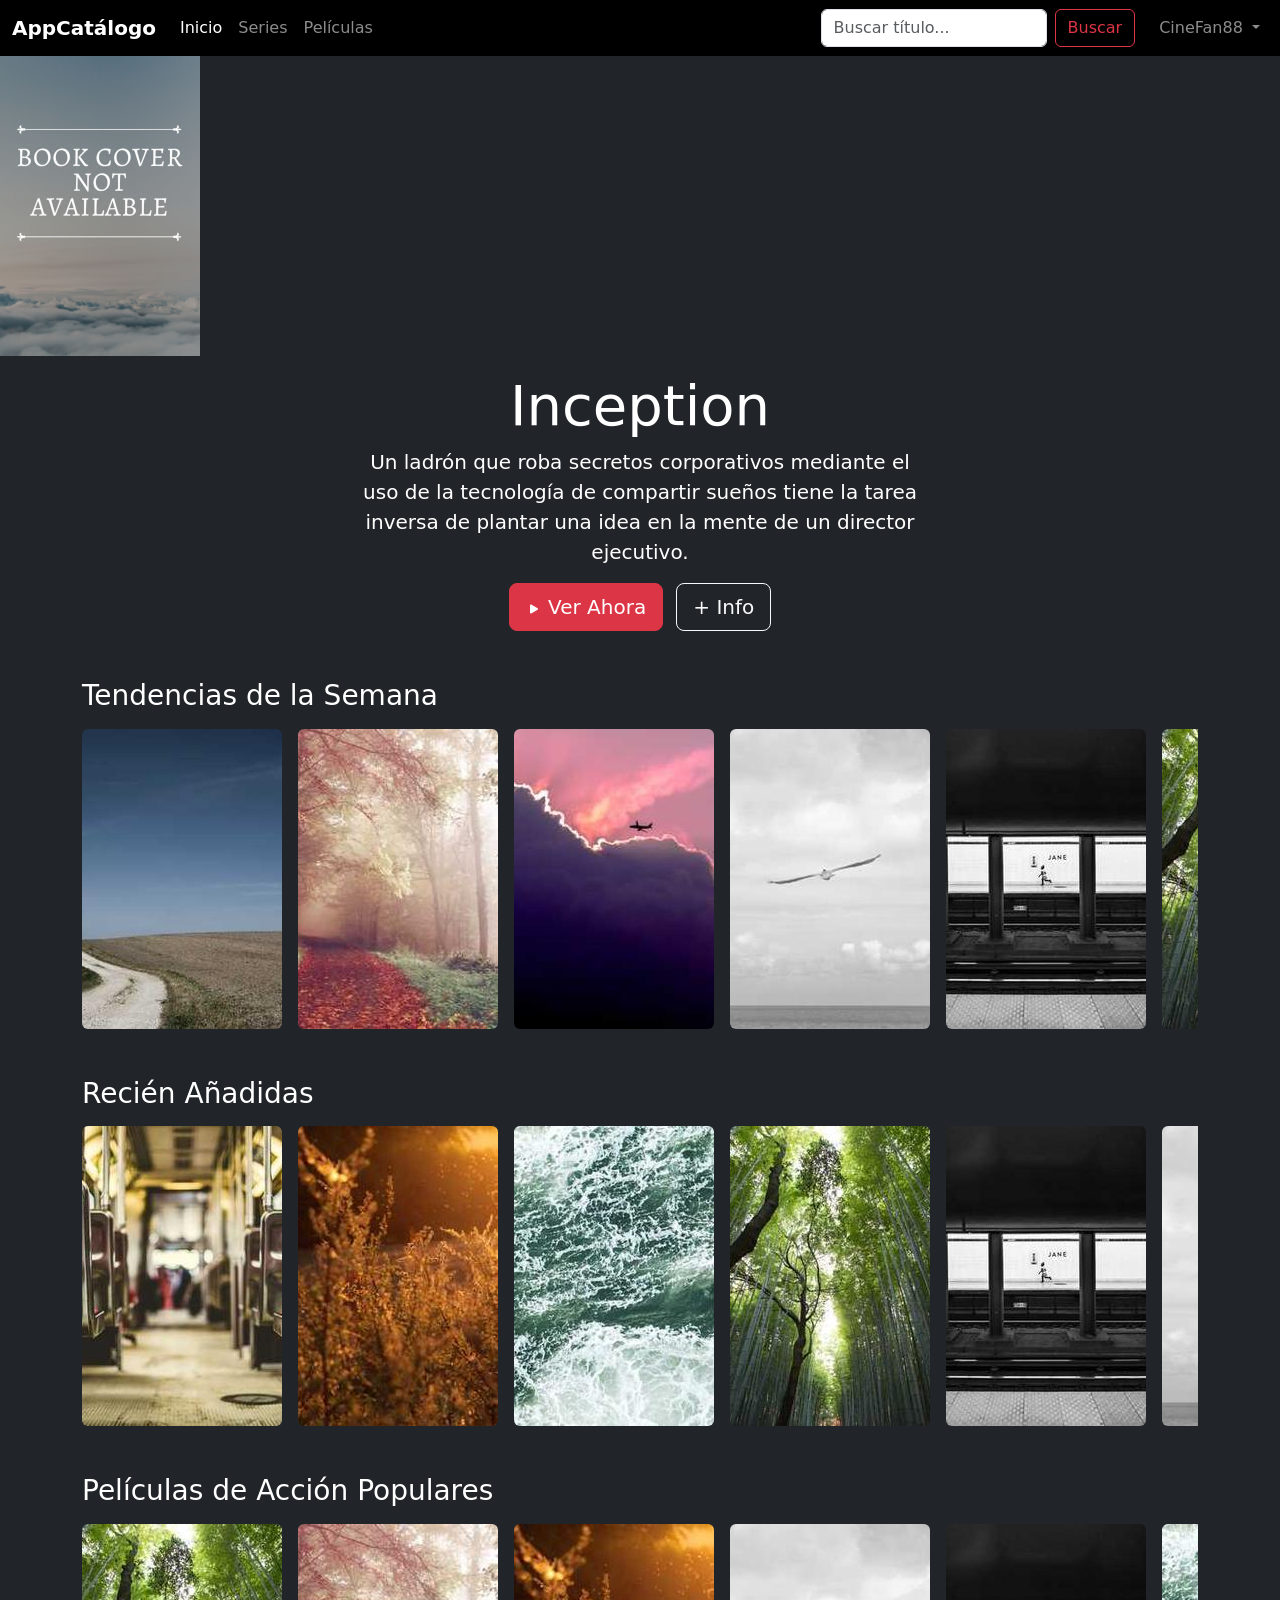
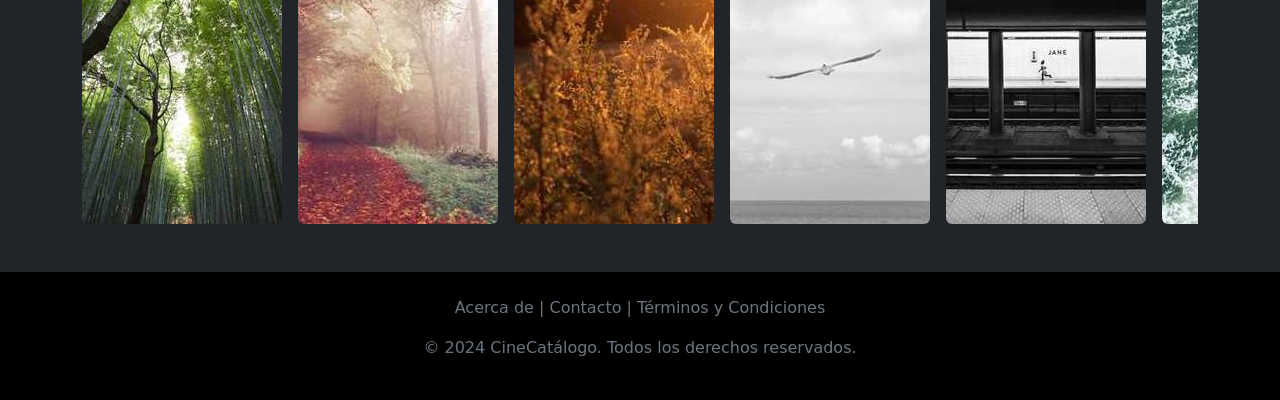
==== home.html @ 8cd30f8c "Implement home view" ====
<!DOCTYPE html>
<html lang="es">
<head>
    <meta charset="UTF-8">
    <meta name="viewport" content="width=device-width, initial-scale=1.0">
    <title>AppCatálogo - Inicio</title>
    <!-- CSS de Bootstrap 5 -->
    <link href="https://cdn.jsdelivr.net/npm/bootstrap@5.3.2/dist/css/bootstrap.min.css" rel="stylesheet">
</head>
<body class="bg-dark text-white">

    <!-- =============================================== -->
    <!-- 1. BARRA DE NAVEGACIÓN SUPERIOR (HEADER)        -->
    <!-- =============================================== -->
    <!-- Contenido mayormente estático. El nombre de usuario se obtendría si hay una sesión activa. -->
    <nav class="navbar navbar-expand-lg navbar-dark bg-black">
        <div class="container-fluid">
            <a class="navbar-brand fw-bold" href="#">AppCatálogo</a>
            <button class="navbar-toggler" type="button" data-bs-toggle="collapse" data-bs-target="#navbarNav">
                <span class="navbar-toggler-icon"></span>
            </button>
            <div class="collapse navbar-collapse" id="navbarNav">
                <ul class="navbar-nav me-auto mb-2 mb-lg-0">
                    <li class="nav-item">
                        <a class="nav-link active" href="#">Inicio</a>
                    </li>
                    <li class="nav-item">
                        <a class="nav-link" href="#">Series</a>
                    </li>
                    <li class="nav-item">
                        <a class="nav-link" href="#">Películas</a>
                    </li>
                </ul>
                <form class="d-flex" role="search">
                    <input class="form-control me-2" type="search" placeholder="Buscar título..." aria-label="Buscar">
                    <button class="btn btn-outline-danger" type="submit">Buscar</button>
                </form>
                <ul class="navbar-nav ms-lg-3">
                    <li class="nav-item dropdown">
                        <a class="nav-link dropdown-toggle" href="#" role="button" data-bs-toggle="dropdown">
                            CineFan88 <!-- Esto vendría de la colección 'users' -->
                        </a>
                        <ul class="dropdown-menu dropdown-menu-end">
                            <li><a class="dropdown-item" href="#">Mi Perfil</a></li>
                            <li><a class="dropdown-item" href="#">Mi Lista</a></li>
                            <li><hr class="dropdown-divider"></li>
                            <li><a class="dropdown-item" href="#">Cerrar Sesión</a></li>
                        </ul>
                    </li>
                </ul>
            </div>
        </div>
    </nav>

    <!-- =============================================== -->
    <!-- 2. SECCIÓN PRINCIPAL (HERO SECTION)             -->
    <!-- =============================================== -->
    <!-- Esta sección se alimenta con una única consulta a `db.media.findOne({ is_featured: true })` -->
    <header class="container-fluid p-0 mb-5">
        <!-- Sin CSS, no podemos poner texto sobre la imagen de fondo.
             Así que mostramos una imagen grande y la información justo debajo. -->
        <img src="cover/default-book-cover.jpg" class="img-fluid" alt="Póster destacado de Inception">
        
        <div class="container text-center mt-3">
            <h1 class="display-4">Inception</h1>
            <p class="lead col-lg-6 mx-auto">Un ladrón que roba secretos corporativos mediante el uso de la tecnología de compartir sueños tiene la tarea inversa de plantar una idea en la mente de un director ejecutivo.</p>
            <div>
                <a href="#" class="btn btn-danger btn-lg">
                    <svg xmlns="http://www.w3.org/2000/svg" width="16" height="16" fill="currentColor" class="bi bi-play-fill" viewBox="0 0 16 16"><path d="m11.596 8.697-6.363 3.692c-.54.313-1.233-.066-1.233-.697V4.308c0-.63.692-1.01 1.233-.696l6.363 3.692a.802.802 0 0 1 0 1.393z"/></svg>
                    Ver Ahora
                </a>
                <a href="#" class="btn btn-outline-light btn-lg ms-2">+ Info</a>
            </div>
        </div>
    </header>

    <!-- =============================================== -->
    <!-- 3. CARRUSELES DE CONTENIDO                      -->
    <!-- =============================================== -->
    <!-- Cada carrusel es una consulta independiente a la colección 'media'. -->
    <main class="container">

        <!-- Carrusel 1: Tendencias de la Semana -->
        <!-- Consulta: db.media.find().sort({ weekly_view_count: -1 }).limit(10).project(...) -->
        <section class="mb-5">
            <h3 class="mb-3">Tendencias de la Semana</h3>
            <div class="d-flex flex-nowrap overflow-auto">
                <!-- Los items se generarían dinámicamente con los resultados de la consulta -->
                <div class="me-3" style="min-width: 200px;"><a href="#"><img src="cover/image0.jpg" class="img-fluid rounded" alt="Póster"></a></div>
                <div class="me-3" style="min-width: 200px;"><a href="#"><img src="cover/image1.jpg" class="img-fluid rounded" alt="Póster"></a></div>
                <div class="me-3" style="min-width: 200px;"><a href="#"><img src="cover/image2.jpg" class="img-fluid rounded" alt="Póster"></a></div>
                <div class="me-3" style="min-width: 200px;"><a href="#"><img src="cover/image3.jpg" class="img-fluid rounded" alt="Póster"></a></div>
                <div class="me-3" style="min-width: 200px;"><a href="#"><img src="cover/image4.jpg" class="img-fluid rounded" alt="Póster"></a></div>
                <div class="me-3" style="min-width: 200px;"><a href="#"><img src="cover/image5.jpg" class="img-fluid rounded" alt="Póster"></a></div>
                <div class="me-3" style="min-width: 200px;"><a href="#"><img src="cover/image6.jpg" class="img-fluid rounded" alt="Póster"></a></div>
                <div class="me-3" style="min-width: 200px;"><a href="#"><img src="cover/image7.jpg" class="img-fluid rounded" alt="Póster"></a></div>
                <div class="me-3" style="min-width: 200px;"><a href="#"><img src="cover/image8.jpg" class="img-fluid rounded" alt="Póster"></a></div>
            </div>
        </section>

        <!-- Carrusel 2: Recién Añadidas -->
        <!-- Consulta: db.media.find().sort({ createdAt: -1 }).limit(10).project(...) -->
        <section class="mb-5">
            <h3 class="mb-3">Recién Añadidas</h3>
            <div class="d-flex flex-nowrap overflow-auto">
                <div class="me-3" style="min-width: 200px;"><a href="#"><img src="cover/image8.jpg" class="img-fluid rounded" alt="Póster"></a></div>
                <div class="me-3" style="min-width: 200px;"><a href="#"><img src="cover/image7.jpg" class="img-fluid rounded" alt="Póster"></a></div>
                <div class="me-3" style="min-width: 200px;"><a href="#"><img src="cover/image6.jpg" class="img-fluid rounded" alt="Póster"></a></div>
                <div class="me-3" style="min-width: 200px;"><a href="#"><img src="cover/image5.jpg" class="img-fluid rounded" alt="Póster"></a></div>
                <div class="me-3" style="min-width: 200px;"><a href="#"><img src="cover/image4.jpg" class="img-fluid rounded" alt="Póster"></a></div>
                <div class="me-3" style="min-width: 200px;"><a href="#"><img src="cover/image3.jpg" class="img-fluid rounded" alt="Póster"></a></div>
                <div class="me-3" style="min-width: 200px;"><a href="#"><img src="cover/image2.jpg" class="img-fluid rounded" alt="Póster"></a></div>
                <div class="me-3" style="min-width: 200px;"><a href="#"><img src="cover/image1.jpg" class="img-fluid rounded" alt="Póster"></a></div>
                <div class="me-3" style="min-width: 200px;"><a href="#"><img src="cover/image0.jpg" class="img-fluid rounded" alt="Póster"></a></div>
            </div>
        </section>

        <!-- Carrusel 3: Películas de Acción Populares -->
        <!-- Consulta: db.media.find({ type: "Movie", genres: "Action" }).sort({ rating_avg: -1 }).limit(10).project(...) -->
        <section class="mb-5">
            <h3 class="mb-3">Películas de Acción Populares</h3>
            <div class="d-flex flex-nowrap overflow-auto">
                <div class="me-3" style="min-width: 200px;"><a href="#"><img src="cover/image5.jpg" class="img-fluid rounded" alt="Póster"></a></div>
                <div class="me-3" style="min-width: 200px;"><a href="#"><img src="cover/image1.jpg" class="img-fluid rounded" alt="Póster"></a></div>
                <div class="me-3" style="min-width: 200px;"><a href="#"><img src="cover/image7.jpg" class="img-fluid rounded" alt="Póster"></a></div>
                <div class="me-3" style="min-width: 200px;"><a href="#"><img src="cover/image3.jpg" class="img-fluid rounded" alt="Póster"></a></div>
                <div class="me-3" style="min-width: 200px;"><a href="#"><img src="cover/image4.jpg" class="img-fluid rounded" alt="Póster"></a></div>
                <div class="me-3" style="min-width: 200px;"><a href="#"><img src="cover/image6.jpg" class="img-fluid rounded" alt="Póster"></a></div>
                <div class="me-3" style="min-width: 200px;"><a href="#"><img src="cover/image8.jpg" class="img-fluid rounded" alt="Póster"></a></div>
                <div class="me-3" style="min-width: 200px;"><a href="#"><img src="cover/image2.jpg" class="img-fluid rounded" alt="Póster"></a></div>
                <div class="me-3" style="min-width: 200px;"><a href="#"><img src="cover/image0.jpg" class="img-fluid rounded" alt="Póster"></a></div>
            </div>
        </section>
    </main>

    <!-- =============================================== -->
    <!-- 4. PIE DE PÁGINA (FOOTER)                       -->
    <!-- =============================================== -->
    <footer class="bg-black py-4 mt-5">
        <div class="container text-center text-secondary">
            <p>
                <a href="#" class="text-secondary text-decoration-none">Acerca de</a> |
                <a href="#" class="text-secondary text-decoration-none">Contacto</a> |
                <a href="#" class="text-secondary text-decoration-none">Términos y Condiciones</a>
            </p>
            <p>&copy; 2024 CineCatálogo. Todos los derechos reservados.</p>
        </div>
    </footer>

    <!-- JavaScript de Bootstrap 5 -->
    <script src="https://cdn.jsdelivr.net/npm/bootstrap@5.3.2/dist/js/bootstrap.bundle.min.js"></script>
</body>
</html>
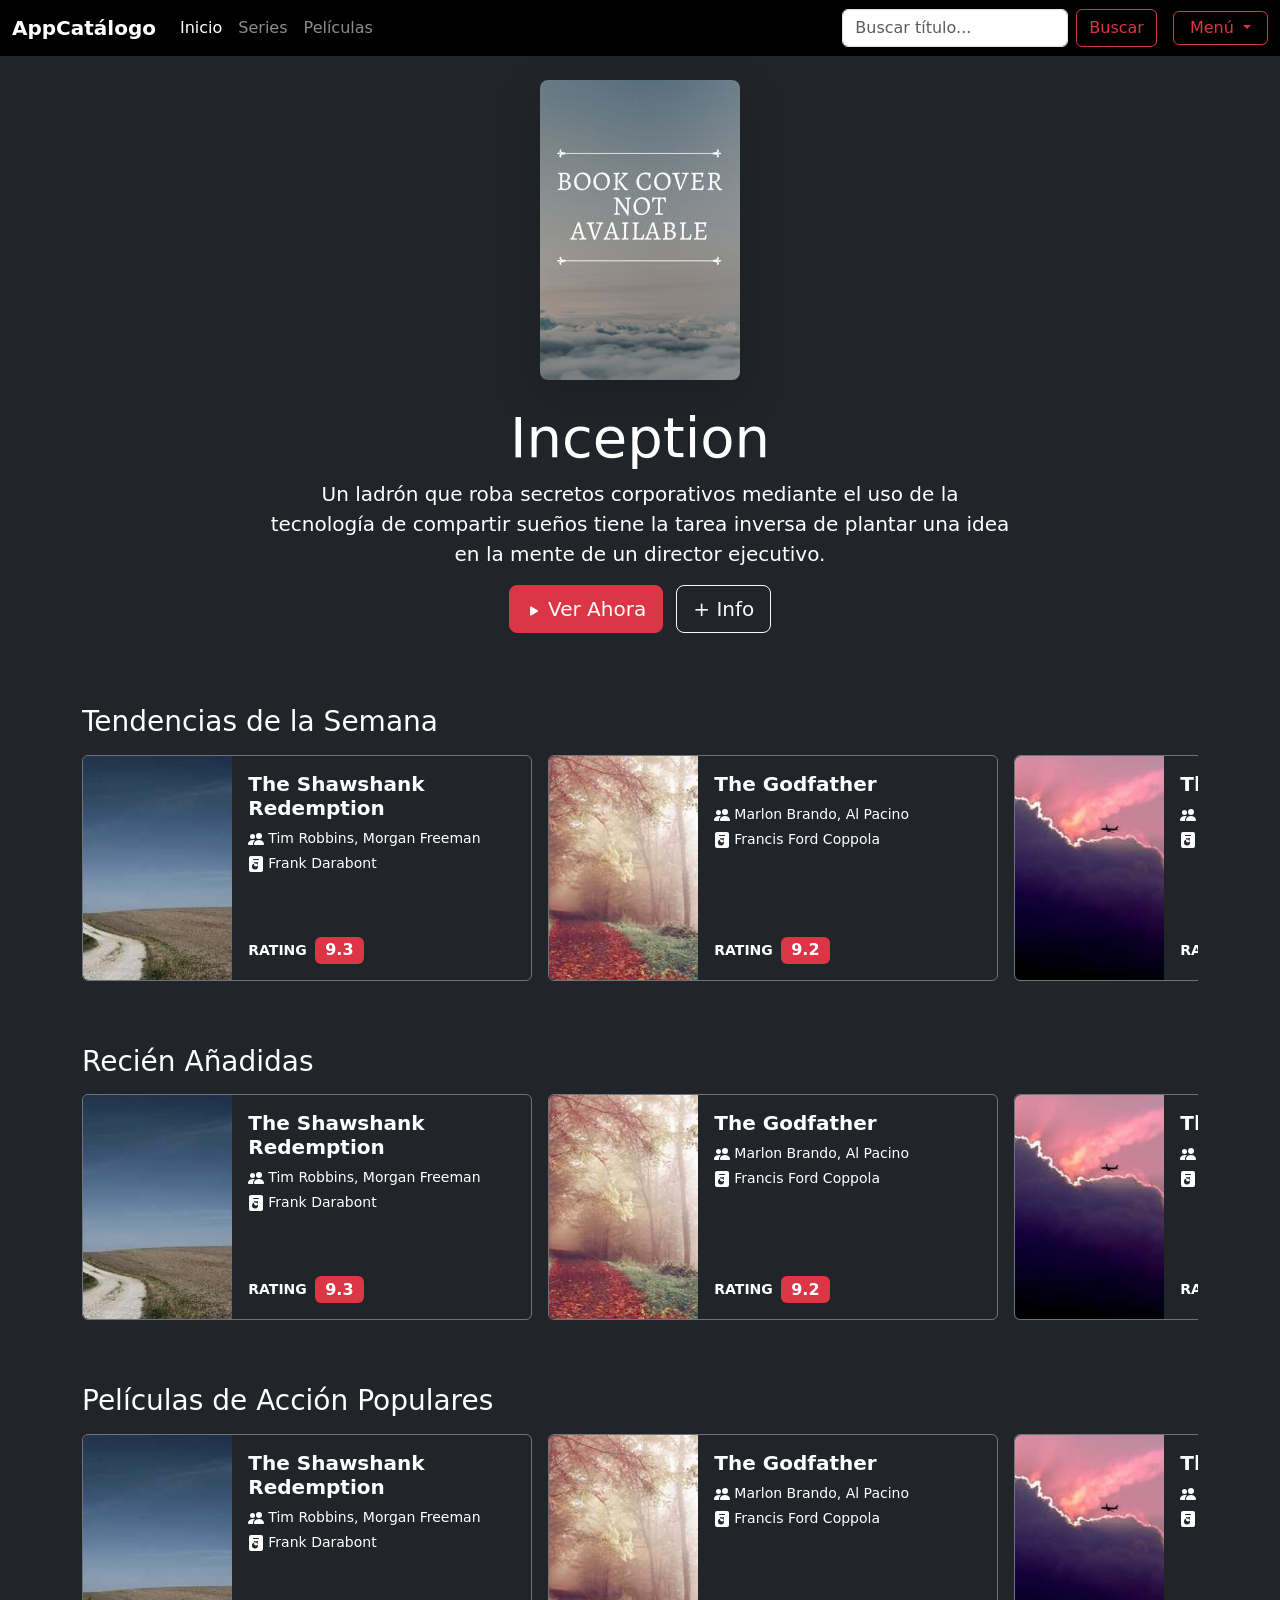
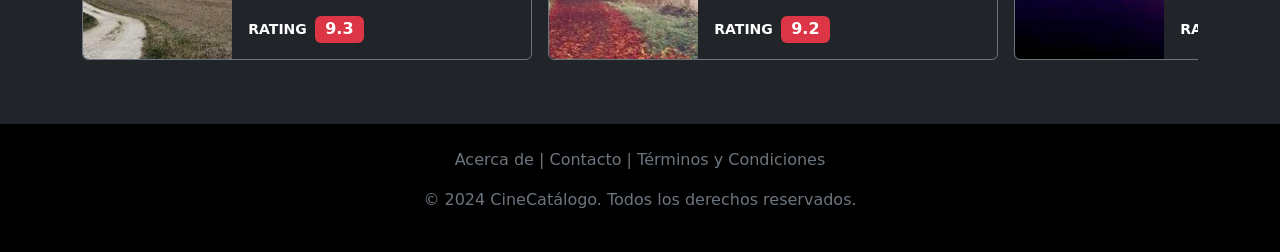
==== commit 8524d14e: "finish home view" ====
--- a/home.html
+++ b/home.html
@@ -36,17 +36,35 @@
                     <button class="btn btn-outline-danger" type="submit">Buscar</button>
                 </form>
                 <ul class="navbar-nav ms-lg-3">
-                    <li class="nav-item dropdown">
-                        <a class="nav-link dropdown-toggle" href="#" role="button" data-bs-toggle="dropdown">
-                            CineFan88 <!-- Esto vendría de la colección 'users' -->
+                <li class="nav-item dropdown">
+                        <a class="btn btn-outline-danger dropdown-toggle py-1 px-3" href="#" role="button" data-bs-toggle="dropdown" aria-expanded="false">
+                            Menú
                         </a>
-                        <ul class="dropdown-menu dropdown-menu-end">
-                            <li><a class="dropdown-item" href="#">Mi Perfil</a></li>
-                            <li><a class="dropdown-item" href="#">Mi Lista</a></li>
-                            <li><hr class="dropdown-divider"></li>
-                            <li><a class="dropdown-item" href="#">Cerrar Sesión</a></li>
-                        </ul>
-                    </li>
+                        <div class="dropdown-menu dropdown-menu-end bg-dark border-secondary p-2" style="min-width: 250px;">
+                            <!-- Sección de Información del Usuario -->
+                            <div class="px-2 py-2">
+                                <div class="d-flex align-items-left">
+                                    <img src="cover/user.png" class="rounded-circle me-2" alt="Foto de perfil" style="width: 80px; height: 50px;">
+                                    <div>
+                                        <div class="fw-bold text-white">CineFan88</div>
+                                        <div class="small text-white">cinefan@email.com</div>
+                                    </div>
+                                </div>
+                            </div>
+                            <!-- Divisor -->
+                            <div><hr class="dropdown-divider border-secondary"></div>
+
+                            <!-- Botón de Ver Perfil -->
+                            <div class="px-2 py-1">
+                                <a href="#" class="btn btn-danger w-100">Ver Perfil</a>
+                            </div>
+                            
+                            <!-- Botón de Cerrar Sesión -->
+                            <div>
+                                <a class="dropdown-item text-white text-center" href="#">Cerrar Sesión</a>
+                            </div>
+                        </div>
+                </li>
                 </ul>
             </div>
         </div>
@@ -56,14 +74,18 @@
     <!-- 2. SECCIÓN PRINCIPAL (HERO SECTION)             -->
     <!-- =============================================== -->
     <!-- Esta sección se alimenta con una única consulta a `db.media.findOne({ is_featured: true })` -->
-    <header class="container-fluid p-0 mb-5">
-        <!-- Sin CSS, no podemos poner texto sobre la imagen de fondo.
-             Así que mostramos una imagen grande y la información justo debajo. -->
-        <img src="cover/default-book-cover.jpg" class="img-fluid" alt="Póster destacado de Inception">
+    <header class="container text-center py-4 mb-5">
         
-        <div class="container text-center mt-3">
+        <!-- Contenedor para la imagen para controlar su ancho y centrado en pantallas grandes -->
+        <div class="col-lg-10 mx-auto">
+            <!-- Añadimos 'rounded-3' para los bordes redondeados y 'shadow-lg' para darle profundidad -->
+            <img src="cover/default-book-cover.jpg" class="img-fluid rounded-3 shadow-lg" alt="Póster destacado de Inception">
+        </div>
+        
+        <!-- El texto y los botones se mantienen debajo, con un margen superior 'mt-4' para separarlos de la imagen. -->
+        <div class="mt-4">
             <h1 class="display-4">Inception</h1>
-            <p class="lead col-lg-6 mx-auto">Un ladrón que roba secretos corporativos mediante el uso de la tecnología de compartir sueños tiene la tarea inversa de plantar una idea en la mente de un director ejecutivo.</p>
+            <p class="lead col-lg-8 mx-auto">Un ladrón que roba secretos corporativos mediante el uso de la tecnología de compartir sueños tiene la tarea inversa de plantar una idea en la mente de un director ejecutivo.</p>
             <div>
                 <a href="#" class="btn btn-danger btn-lg">
                     <svg xmlns="http://www.w3.org/2000/svg" width="16" height="16" fill="currentColor" class="bi bi-play-fill" viewBox="0 0 16 16"><path d="m11.596 8.697-6.363 3.692c-.54.313-1.233-.066-1.233-.697V4.308c0-.63.692-1.01 1.233-.696l6.363 3.692a.802.802 0 0 1 0 1.393z"/></svg>
@@ -82,55 +104,576 @@
 
         <!-- Carrusel 1: Tendencias de la Semana -->
         <!-- Consulta: db.media.find().sort({ weekly_view_count: -1 }).limit(10).project(...) -->
-        <section class="mb-5">
-            <h3 class="mb-3">Tendencias de la Semana</h3>
-            <div class="d-flex flex-nowrap overflow-auto">
-                <!-- Los items se generarían dinámicamente con los resultados de la consulta -->
-                <div class="me-3" style="min-width: 200px;"><a href="#"><img src="cover/image0.jpg" class="img-fluid rounded" alt="Póster"></a></div>
-                <div class="me-3" style="min-width: 200px;"><a href="#"><img src="cover/image1.jpg" class="img-fluid rounded" alt="Póster"></a></div>
-                <div class="me-3" style="min-width: 200px;"><a href="#"><img src="cover/image2.jpg" class="img-fluid rounded" alt="Póster"></a></div>
-                <div class="me-3" style="min-width: 200px;"><a href="#"><img src="cover/image3.jpg" class="img-fluid rounded" alt="Póster"></a></div>
-                <div class="me-3" style="min-width: 200px;"><a href="#"><img src="cover/image4.jpg" class="img-fluid rounded" alt="Póster"></a></div>
-                <div class="me-3" style="min-width: 200px;"><a href="#"><img src="cover/image5.jpg" class="img-fluid rounded" alt="Póster"></a></div>
-                <div class="me-3" style="min-width: 200px;"><a href="#"><img src="cover/image6.jpg" class="img-fluid rounded" alt="Póster"></a></div>
-                <div class="me-3" style="min-width: 200px;"><a href="#"><img src="cover/image7.jpg" class="img-fluid rounded" alt="Póster"></a></div>
-                <div class="me-3" style="min-width: 200px;"><a href="#"><img src="cover/image8.jpg" class="img-fluid rounded" alt="Póster"></a></div>
-            </div>
+    
+    <section class="mb-5">
+                <h3 class="mb-3">Tendencias de la Semana</h3>
+                <div class="d-flex flex-nowrap overflow-auto pb-3">
+
+                    <!-- Card 1 -->
+                    <div class="card border-secondary me-3 bg-dark text-white" style="min-width: 450px; max-width: 450px;">
+                        <div class="row g-0">
+                            <div class="col-md-4">
+                                <a href="#"><img src="cover/image0.jpg" class="img-fluid rounded-start h-100" alt="Póster de The Shawshank Redemption"></a>
+                            </div>
+                            <div class="col-md-8">
+                                <div class="card-body d-flex flex-column h-100 p-3">
+                                    <h5 class="card-title fw-bold">The Shawshank Redemption</h5>
+                                    <p class="card-text small text-truncate mb-1"><svg xmlns="http://www.w3.org/2000/svg" width="16" height="16" fill="currentColor" class="bi bi-people-fill me-1" viewBox="0 0 16 16"><path d="M7 14s-1 0-1-1 1-4 5-4 5 3 5 4-1 1-1 1zm4-6a3 3 0 1 0 0-6 3 3 0 0 0 0 6m-5.784 6A2.238 2.238 0 0 1 5 13c0-1.355.68-2.75 1.936-3.72A6.325 6.325 0 0 0 5 9c-4 0-5 3-5 4s1 1 1 1zM4.5 8a2.5 2.5 0 1 0 0-5 2.5 2.5 0 0 0 0 5"/></svg>Tim Robbins, Morgan Freeman</p>
+                                    <p class="card-text small text-truncate mb-3"><svg xmlns="http://www.w3.org/2000/svg" width="16" height="16" fill="currentColor" class="bi bi-person-video2 me-1" viewBox="0 0 16 16"><path d="M10 9.055a.5.5 0 0 0 .5.5h4a.5.5 0 0 0 .5-.5v-4a.5.5 0 0 0-.5-.5h-4a.5.5 0 0 0-.5.5z"/><path d="M3 0a2 2 0 0 0-2 2v12a2 2 0 0 0 2 2h10a2 2 0 0 0 2-2V2a2 2 0 0 0-2-2zm2.5 4a.5.5 0 0 1 0-1h5a.5.5 0 0 1 0 1zm.5 2.5a.5.5 0 0 1 .5-.5h4a.5.5 0 0 1 0 1h-4a.5.5 0 0 1-.5-.5m-2 4a3 3 0 1 1 6 0 3 3 0 0 1-6 0m2-2a2 2 0 1 1 4 0 2 2 0 0 1-4 0"/></svg>Frank Darabont</p>
+                                    <div class="d-flex align-items-center mt-auto">
+                                        <span class="text-white small fw-bold me-2">RATING</span>
+                                        <span class="badge bg-danger fs-6">9.3</span>
+                                    </div>
+                                </div>
+                            </div>
+                        </div>
+                    </div>
+
+                    <!-- Card 2 -->
+                    <div class="card border-secondary me-3 bg-dark text-white" style="min-width: 450px; max-width: 450px;">
+                        <div class="row g-0">
+                            <div class="col-md-4">
+                                <a href="#"><img src="cover/image1.jpg" class="img-fluid rounded-start h-100" alt="Póster de The Godfather"></a>
+                            </div>
+                            <div class="col-md-8">
+                                <div class="card-body d-flex flex-column h-100 p-3">
+                                    <h5 class="card-title fw-bold">The Godfather</h5>
+                                    <p class="card-text small text-truncate mb-1"><svg xmlns="http://www.w3.org/2000/svg" width="16" height="16" fill="currentColor" class="bi bi-people-fill me-1" viewBox="0 0 16 16"><path d="M7 14s-1 0-1-1 1-4 5-4 5 3 5 4-1 1-1 1zm4-6a3 3 0 1 0 0-6 3 3 0 0 0 0 6m-5.784 6A2.238 2.238 0 0 1 5 13c0-1.355.68-2.75 1.936-3.72A6.325 6.325 0 0 0 5 9c-4 0-5 3-5 4s1 1 1 1zM4.5 8a2.5 2.5 0 1 0 0-5 2.5 2.5 0 0 0 0 5"/></svg>Marlon Brando, Al Pacino</p>
+                                    <p class="card-text small text-truncate mb-3"><svg xmlns="http://www.w3.org/2000/svg" width="16" height="16" fill="currentColor" class="bi bi-person-video2 me-1" viewBox="0 0 16 16"><path d="M10 9.055a.5.5 0 0 0 .5.5h4a.5.5 0 0 0 .5-.5v-4a.5.5 0 0 0-.5-.5h-4a.5.5 0 0 0-.5.5z"/><path d="M3 0a2 2 0 0 0-2 2v12a2 2 0 0 0 2 2h10a2 2 0 0 0 2-2V2a2 2 0 0 0-2-2zm2.5 4a.5.5 0 0 1 0-1h5a.5.5 0 0 1 0 1zm.5 2.5a.5.5 0 0 1 .5-.5h4a.5.5 0 0 1 0 1h-4a.5.5 0 0 1-.5-.5m-2 4a3 3 0 1 1 6 0 3 3 0 0 1-6 0m2-2a2 2 0 1 1 4 0 2 2 0 0 1-4 0"/></svg>Francis Ford Coppola</p>
+                                    <div class="d-flex align-items-center mt-auto">
+                                        <span class="text-white small fw-bold me-2">RATING</span>
+                                        <span class="badge bg-danger fs-6">9.2</span>
+                                    </div>
+                                </div>
+                            </div>
+                        </div>
+                    </div>
+                    
+                    <!-- Card 3 -->
+                    <div class="card border-secondary me-3 bg-dark text-white" style="min-width: 450px; max-width: 450px;">
+                        <div class="row g-0">
+                            <div class="col-md-4">
+                                <a href="#"><img src="cover/image2.jpg" class="img-fluid rounded-start h-100" alt="Póster de The Dark Knight"></a>
+                            </div>
+                            <div class="col-md-8">
+                                <div class="card-body d-flex flex-column h-100 p-3">
+                                    <h5 class="card-title fw-bold">The Dark Knight</h5>
+                                    <p class="card-text small text-truncate mb-1"><svg xmlns="http://www.w3.org/2000/svg" width="16" height="16" fill="currentColor" class="bi bi-people-fill me-1" viewBox="0 0 16 16"><path d="M7 14s-1 0-1-1 1-4 5-4 5 3 5 4-1 1-1 1zm4-6a3 3 0 1 0 0-6 3 3 0 0 0 0 6m-5.784 6A2.238 2.238 0 0 1 5 13c0-1.355.68-2.75 1.936-3.72A6.325 6.325 0 0 0 5 9c-4 0-5 3-5 4s1 1 1 1zM4.5 8a2.5 2.5 0 1 0 0-5 2.5 2.5 0 0 0 0 5"/></svg>Christian Bale, Heath Ledger</p>
+                                    <p class="card-text small text-truncate mb-3"><svg xmlns="http://www.w3.org/2000/svg" width="16" height="16" fill="currentColor" class="bi bi-person-video2 me-1" viewBox="0 0 16 16"><path d="M10 9.055a.5.5 0 0 0 .5.5h4a.5.5 0 0 0 .5-.5v-4a.5.5 0 0 0-.5-.5h-4a.5.5 0 0 0-.5.5z"/><path d="M3 0a2 2 0 0 0-2 2v12a2 2 0 0 0 2 2h10a2 2 0 0 0 2-2V2a2 2 0 0 0-2-2zm2.5 4a.5.5 0 0 1 0-1h5a.5.5 0 0 1 0 1zm.5 2.5a.5.5 0 0 1 .5-.5h4a.5.5 0 0 1 0 1h-4a.5.5 0 0 1-.5-.5m-2 4a3 3 0 1 1 6 0 3 3 0 0 1-6 0m2-2a2 2 0 1 1 4 0 2 2 0 0 1-4 0"/></svg>Christopher Nolan</p>
+                                    <div class="d-flex align-items-center mt-auto">
+                                        <span class="text-white small fw-bold me-2">RATING</span>
+                                        <span class="badge bg-danger fs-6">9.0</span>
+                                    </div>
+                                </div>
+                            </div>
+                        </div>
+                    </div>
+
+                    <!-- Card 4 -->
+                    <div class="card border-secondary me-3 bg-dark text-white" style="min-width: 450px; max-width: 450px;">
+                        <div class="row g-0">
+                            <div class="col-md-4">
+                                <a href="#"><img src="cover/image3.jpg" class="img-fluid rounded-start h-100" alt="Póster de Pulp Fiction"></a>
+                            </div>
+                            <div class="col-md-8">
+                                <div class="card-body d-flex flex-column h-100 p-3">
+                                    <h5 class="card-title fw-bold">Pulp Fiction</h5>
+                                    <p class="card-text small text-truncate mb-1"><svg xmlns="http://www.w3.org/2000/svg" width="16" height="16" fill="currentColor" class="bi bi-people-fill me-1" viewBox="0 0 16 16"><path d="M7 14s-1 0-1-1 1-4 5-4 5 3 5 4-1 1-1 1zm4-6a3 3 0 1 0 0-6 3 3 0 0 0 0 6m-5.784 6A2.238 2.238 0 0 1 5 13c0-1.355.68-2.75 1.936-3.72A6.325 6.325 0 0 0 5 9c-4 0-5 3-5 4s1 1 1 1zM4.5 8a2.5 2.5 0 1 0 0-5 2.5 2.5 0 0 0 0 5"/></svg>John Travolta, Samuel L. Jackson</p>
+                                    <p class="card-text small text-truncate mb-3"><svg xmlns="http://www.w3.org/2000/svg" width="16" height="16" fill="currentColor" class="bi bi-person-video2 me-1" viewBox="0 0 16 16"><path d="M10 9.055a.5.5 0 0 0 .5.5h4a.5.5 0 0 0 .5-.5v-4a.5.5 0 0 0-.5-.5h-4a.5.5 0 0 0-.5.5z"/><path d="M3 0a2 2 0 0 0-2 2v12a2 2 0 0 0 2 2h10a2 2 0 0 0 2-2V2a2 2 0 0 0-2-2zm2.5 4a.5.5 0 0 1 0-1h5a.5.5 0 0 1 0 1zm.5 2.5a.5.5 0 0 1 .5-.5h4a.5.5 0 0 1 0 1h-4a.5.5 0 0 1-.5-.5m-2 4a3 3 0 1 1 6 0 3 3 0 0 1-6 0m2-2a2 2 0 1 1 4 0 2 2 0 0 1-4 0"/></svg>Quentin Tarantino</p>
+                                    <div class="d-flex align-items-center mt-auto">
+                                        <span class="text-white small fw-bold me-2">RATING</span>
+                                        <span class="badge bg-danger fs-6">8.9</span>
+                                    </div>
+                                </div>
+                            </div>
+                        </div>
+                    </div>
+                    
+                    <!-- Card 5 -->
+                    <div class="card border-secondary me-3 bg-dark text-white" style="min-width: 450px; max-width: 450px;">
+                        <div class="row g-0">
+                            <div class="col-md-4">
+                                <a href="#"><img src="cover/image4.jpg" class="img-fluid rounded-start h-100" alt="Póster de Forrest Gump"></a>
+                            </div>
+                            <div class="col-md-8">
+                                <div class="card-body d-flex flex-column h-100 p-3">
+                                    <h5 class="card-title fw-bold">Forrest Gump</h5>
+                                    <p class="card-text small text-truncate mb-1"><svg xmlns="http://www.w3.org/2000/svg" width="16" height="16" fill="currentColor" class="bi bi-people-fill me-1" viewBox="0 0 16 16"><path d="M7 14s-1 0-1-1 1-4 5-4 5 3 5 4-1 1-1 1zm4-6a3 3 0 1 0 0-6 3 3 0 0 0 0 6m-5.784 6A2.238 2.238 0 0 1 5 13c0-1.355.68-2.75 1.936-3.72A6.325 6.325 0 0 0 5 9c-4 0-5 3-5 4s1 1 1 1zM4.5 8a2.5 2.5 0 1 0 0-5 2.5 2.5 0 0 0 0 5"/></svg>Tom Hanks, Robin Wright</p>
+                                    <p class="card-text small text-truncate mb-3"><svg xmlns="http://www.w3.org/2000/svg" width="16" height="16" fill="currentColor" class="bi bi-person-video2 me-1" viewBox="0 0 16 16"><path d="M10 9.055a.5.5 0 0 0 .5.5h4a.5.5 0 0 0 .5-.5v-4a.5.5 0 0 0-.5-.5h-4a.5.5 0 0 0-.5.5z"/><path d="M3 0a2 2 0 0 0-2 2v12a2 2 0 0 0 2 2h10a2 2 0 0 0 2-2V2a2 2 0 0 0-2-2zm2.5 4a.5.5 0 0 1 0-1h5a.5.5 0 0 1 0 1zm.5 2.5a.5.5 0 0 1 .5-.5h4a.5.5 0 0 1 0 1h-4a.5.5 0 0 1-.5-.5m-2 4a3 3 0 1 1 6 0 3 3 0 0 1-6 0m2-2a2 2 0 1 1 4 0 2 2 0 0 1-4 0"/></svg>Robert Zemeckis</p>
+                                    <div class="d-flex align-items-center mt-auto">
+                                        <span class="text-white small fw-bold me-2">RATING</span>
+                                        <span class="badge bg-danger fs-6">8.8</span>
+                                    </div>
+                                </div>
+                            </div>
+                        </div>
+                    </div>
+
+                    <!-- Card 6 -->
+                    <div class="card border-secondary me-3 bg-dark text-white" style="min-width: 450px; max-width: 450px;">
+                        <div class="row g-0">
+                            <div class="col-md-4">
+                                <a href="#"><img src="cover/image5.jpg" class="img-fluid rounded-start h-100" alt="Póster de Breaking Bad"></a>
+                            </div>
+                            <div class="col-md-8">
+                                <div class="card-body d-flex flex-column h-100 p-3">
+                                    <h5 class="card-title fw-bold">Breaking Bad</h5>
+                                    <p class="card-text small text-truncate mb-1"><svg xmlns="http://www.w3.org/2000/svg" width="16" height="16" fill="currentColor" class="bi bi-people-fill me-1" viewBox="0 0 16 16"><path d="M7 14s-1 0-1-1 1-4 5-4 5 3 5 4-1 1-1 1zm4-6a3 3 0 1 0 0-6 3 3 0 0 0 0 6m-5.784 6A2.238 2.238 0 0 1 5 13c0-1.355.68-2.75 1.936-3.72A6.325 6.325 0 0 0 5 9c-4 0-5 3-5 4s1 1 1 1zM4.5 8a2.5 2.5 0 1 0 0-5 2.5 2.5 0 0 0 0 5"/></svg>Bryan Cranston, Aaron Paul</p>
+                                    <p class="card-text small text-truncate mb-3"><svg xmlns="http://www.w3.org/2000/svg" width="16" height="16" fill="currentColor" class="bi bi-person-video2 me-1" viewBox="0 0 16 16"><path d="M10 9.055a.5.5 0 0 0 .5.5h4a.5.5 0 0 0 .5-.5v-4a.5.5 0 0 0-.5-.5h-4a.5.5 0 0 0-.5.5z"/><path d="M3 0a2 2 0 0 0-2 2v12a2 2 0 0 0 2 2h10a2 2 0 0 0 2-2V2a2 2 0 0 0-2-2zm2.5 4a.5.5 0 0 1 0-1h5a.5.5 0 0 1 0 1zm.5 2.5a.5.5 0 0 1 .5-.5h4a.5.5 0 0 1 0 1h-4a.5.5 0 0 1-.5-.5m-2 4a3 3 0 1 1 6 0 3 3 0 0 1-6 0m2-2a2 2 0 1 1 4 0 2 2 0 0 1-4 0"/></svg>Vince Gilligan</p>
+                                    <div class="d-flex align-items-center mt-auto">
+                                        <span class="text-white small fw-bold me-2">RATING</span>
+                                        <span class="badge bg-danger fs-6">9.5</span>
+                                    </div>
+                                </div>
+                            </div>
+                        </div>
+                    </div>
+
+                    <!-- Card 7 -->
+                    <div class="card border-secondary me-3 bg-dark text-white" style="min-width: 450px; max-width: 450px;">
+                        <div class="row g-0">
+                            <div class="col-md-4">
+                                <a href="#"><img src="cover/image6.jpg" class="img-fluid rounded-start h-100" alt="Póster de Game of Thrones"></a>
+                            </div>
+                            <div class="col-md-8">
+                                <div class="card-body d-flex flex-column h-100 p-3">
+                                    <h5 class="card-title fw-bold">Game of Thrones</h5>
+                                    <p class="card-text small text-truncate mb-1"><svg xmlns="http://www.w3.org/2000/svg" width="16" height="16" fill="currentColor" class="bi bi-people-fill me-1" viewBox="0 0 16 16"><path d="M7 14s-1 0-1-1 1-4 5-4 5 3 5 4-1 1-1 1zm4-6a3 3 0 1 0 0-6 3 3 0 0 0 0 6m-5.784 6A2.238 2.238 0 0 1 5 13c0-1.355.68-2.75 1.936-3.72A6.325 6.325 0 0 0 5 9c-4 0-5 3-5 4s1 1 1 1zM4.5 8a2.5 2.5 0 1 0 0-5 2.5 2.5 0 0 0 0 5"/></svg>Emilia Clarke, Kit Harington</p>
+                                    <p class="card-text small text-truncate mb-3"><svg xmlns="http://www.w3.org/2000/svg" width="16" height="16" fill="currentColor" class="bi bi-person-video2 me-1" viewBox="0 0 16 16"><path d="M10 9.055a.5.5 0 0 0 .5.5h4a.5.5 0 0 0 .5-.5v-4a.5.5 0 0 0-.5-.5h-4a.5.5 0 0 0-.5.5z"/><path d="M3 0a2 2 0 0 0-2 2v12a2 2 0 0 0 2 2h10a2 2 0 0 0 2-2V2a2 2 0 0 0-2-2zm2.5 4a.5.5 0 0 1 0-1h5a.5.5 0 0 1 0 1zm.5 2.5a.5.5 0 0 1 .5-.5h4a.5.5 0 0 1 0 1h-4a.5.5 0 0 1-.5-.5m-2 4a3 3 0 1 1 6 0 3 3 0 0 1-6 0m2-2a2 2 0 1 1 4 0 2 2 0 0 1-4 0"/></svg>David Benioff, D. B. Weiss</p>
+                                    <div class="d-flex align-items-center mt-auto">
+                                        <span class="text-white small fw-bold me-2">RATING</span>
+                                        <span class="badge bg-danger fs-6">9.2</span>
+                                    </div>
+                                </div>
+                            </div>
+                        </div>
+                    </div>
+
+                    <!-- Card 8 -->
+                    <div class="card border-secondary me-3 bg-dark text-white" style="min-width: 450px; max-width: 450px;">
+                        <div class="row g-0">
+                            <div class="col-md-4">
+                                <a href="#"><img src="cover/image7.jpg" class="img-fluid rounded-start h-100" alt="Póster de Parasite"></a>
+                            </div>
+                            <div class="col-md-8">
+                                <div class="card-body d-flex flex-column h-100 p-3">
+                                    <h5 class="card-title fw-bold">Parasite</h5>
+                                    <p class="card-text small text-truncate mb-1"><svg xmlns="http://www.w3.org/2000/svg" width="16" height="16" fill="currentColor" class="bi bi-people-fill me-1" viewBox="0 0 16 16"><path d="M7 14s-1 0-1-1 1-4 5-4 5 3 5 4-1 1-1 1zm4-6a3 3 0 1 0 0-6 3 3 0 0 0 0 6m-5.784 6A2.238 2.238 0 0 1 5 13c0-1.355.68-2.75 1.936-3.72A6.325 6.325 0 0 0 5 9c-4 0-5 3-5 4s1 1 1 1zM4.5 8a2.5 2.5 0 1 0 0-5 2.5 2.5 0 0 0 0 5"/></svg>Song Kang-ho, Lee Sun-kyun</p>
+                                    <p class="card-text small text-truncate mb-3"><svg xmlns="http://www.w3.org/2000/svg" width="16" height="16" fill="currentColor" class="bi bi-person-video2 me-1" viewBox="0 0 16 16"><path d="M10 9.055a.5.5 0 0 0 .5.5h4a.5.5 0 0 0 .5-.5v-4a.5.5 0 0 0-.5-.5h-4a.5.5 0 0 0-.5.5z"/><path d="M3 0a2 2 0 0 0-2 2v12a2 2 0 0 0 2 2h10a2 2 0 0 0 2-2V2a2 2 0 0 0-2-2zm2.5 4a.5.5 0 0 1 0-1h5a.5.5 0 0 1 0 1zm.5 2.5a.5.5 0 0 1 .5-.5h4a.5.5 0 0 1 0 1h-4a.5.5 0 0 1-.5-.5m-2 4a3 3 0 1 1 6 0 3 3 0 0 1-6 0m2-2a2 2 0 1 1 4 0 2 2 0 0 1-4 0"/></svg>Bong Joon Ho</p>
+                                    <div class="d-flex align-items-center mt-auto">
+                                        <span class="text-white small fw-bold me-2">RATING</span>
+                                        <span class="badge bg-danger fs-6">8.5</span>
+                                    </div>
+                                </div>
+                            </div>
+                        </div>
+                    </div>
+                    
+                    <!-- Card 9 -->
+                    <div class="card border-secondary me-3 bg-dark text-white" style="min-width: 450px; max-width: 450px;">
+                        <div class="row g-0">
+                            <div class="col-md-4">
+                                <a href="#"><img src="cover/image8.jpg" class="img-fluid rounded-start h-100" alt="Póster de Interstellar"></a>
+                            </div>
+                            <div class="col-md-8">
+                                <div class="card-body d-flex flex-column h-100 p-3">
+                                    <h5 class="card-title fw-bold">Interstellar</h5>
+                                    <p class="card-text small text-truncate mb-1"><svg xmlns="http://www.w3.org/2000/svg" width="16" height="16" fill="currentColor" class="bi bi-people-fill me-1" viewBox="0 0 16 16"><path d="M7 14s-1 0-1-1 1-4 5-4 5 3 5 4-1 1-1 1zm4-6a3 3 0 1 0 0-6 3 3 0 0 0 0 6m-5.784 6A2.238 2.238 0 0 1 5 13c0-1.355.68-2.75 1.936-3.72A6.325 6.325 0 0 0 5 9c-4 0-5 3-5 4s1 1 1 1zM4.5 8a2.5 2.5 0 1 0 0-5 2.5 2.5 0 0 0 0 5"/></svg>Matthew McConaughey, Anne Hathaway</p>
+                                    <p class="card-text small text-truncate mb-3"><svg xmlns="http://www.w3.org/2000/svg" width="16" height="16" fill="currentColor" class="bi bi-person-video2 me-1" viewBox="0 0 16 16"><path d="M10 9.055a.5.5 0 0 0 .5.5h4a.5.5 0 0 0 .5-.5v-4a.5.5 0 0 0-.5-.5h-4a.5.5 0 0 0-.5.5z"/><path d="M3 0a2 2 0 0 0-2 2v12a2 2 0 0 0 2 2h10a2 2 0 0 0 2-2V2a2 2 0 0 0-2-2zm2.5 4a.5.5 0 0 1 0-1h5a.5.5 0 0 1 0 1zm.5 2.5a.5.5 0 0 1 .5-.5h4a.5.5 0 0 1 0 1h-4a.5.5 0 0 1-.5-.5m-2 4a3 3 0 1 1 6 0 3 3 0 0 1-6 0m2-2a2 2 0 1 1 4 0 2 2 0 0 1-4 0"/></svg>Christopher Nolan</p>
+                                    <div class="d-flex align-items-center mt-auto">
+                                        <span class="text-white small fw-bold me-2">RATING</span>
+                                        <span class="badge bg-danger fs-6">8.6</span>
+                                    </div>
+                                </div>
+                            </div>
+                        </div>
+                    </div>
+
+                </div>
         </section>
+
+
 
         <!-- Carrusel 2: Recién Añadidas -->
         <!-- Consulta: db.media.find().sort({ createdAt: -1 }).limit(10).project(...) -->
+     
         <section class="mb-5">
-            <h3 class="mb-3">Recién Añadidas</h3>
-            <div class="d-flex flex-nowrap overflow-auto">
-                <div class="me-3" style="min-width: 200px;"><a href="#"><img src="cover/image8.jpg" class="img-fluid rounded" alt="Póster"></a></div>
-                <div class="me-3" style="min-width: 200px;"><a href="#"><img src="cover/image7.jpg" class="img-fluid rounded" alt="Póster"></a></div>
-                <div class="me-3" style="min-width: 200px;"><a href="#"><img src="cover/image6.jpg" class="img-fluid rounded" alt="Póster"></a></div>
-                <div class="me-3" style="min-width: 200px;"><a href="#"><img src="cover/image5.jpg" class="img-fluid rounded" alt="Póster"></a></div>
-                <div class="me-3" style="min-width: 200px;"><a href="#"><img src="cover/image4.jpg" class="img-fluid rounded" alt="Póster"></a></div>
-                <div class="me-3" style="min-width: 200px;"><a href="#"><img src="cover/image3.jpg" class="img-fluid rounded" alt="Póster"></a></div>
-                <div class="me-3" style="min-width: 200px;"><a href="#"><img src="cover/image2.jpg" class="img-fluid rounded" alt="Póster"></a></div>
-                <div class="me-3" style="min-width: 200px;"><a href="#"><img src="cover/image1.jpg" class="img-fluid rounded" alt="Póster"></a></div>
-                <div class="me-3" style="min-width: 200px;"><a href="#"><img src="cover/image0.jpg" class="img-fluid rounded" alt="Póster"></a></div>
-            </div>
+                <h3 class="mb-3">Recién Añadidas</h3>
+                <div class="d-flex flex-nowrap overflow-auto pb-3">
+
+                    <!-- Card 1 -->
+                    <div class="card border-secondary me-3 bg-dark text-white" style="min-width: 450px; max-width: 450px;">
+                        <div class="row g-0">
+                            <div class="col-md-4">
+                                <a href="#"><img src="cover/image0.jpg" class="img-fluid rounded-start h-100" alt="Póster de The Shawshank Redemption"></a>
+                            </div>
+                            <div class="col-md-8">
+                                <div class="card-body d-flex flex-column h-100 p-3">
+                                    <h5 class="card-title fw-bold">The Shawshank Redemption</h5>
+                                    <p class="card-text small text-truncate mb-1"><svg xmlns="http://www.w3.org/2000/svg" width="16" height="16" fill="currentColor" class="bi bi-people-fill me-1" viewBox="0 0 16 16"><path d="M7 14s-1 0-1-1 1-4 5-4 5 3 5 4-1 1-1 1zm4-6a3 3 0 1 0 0-6 3 3 0 0 0 0 6m-5.784 6A2.238 2.238 0 0 1 5 13c0-1.355.68-2.75 1.936-3.72A6.325 6.325 0 0 0 5 9c-4 0-5 3-5 4s1 1 1 1zM4.5 8a2.5 2.5 0 1 0 0-5 2.5 2.5 0 0 0 0 5"/></svg>Tim Robbins, Morgan Freeman</p>
+                                    <p class="card-text small text-truncate mb-3"><svg xmlns="http://www.w3.org/2000/svg" width="16" height="16" fill="currentColor" class="bi bi-person-video2 me-1" viewBox="0 0 16 16"><path d="M10 9.055a.5.5 0 0 0 .5.5h4a.5.5 0 0 0 .5-.5v-4a.5.5 0 0 0-.5-.5h-4a.5.5 0 0 0-.5.5z"/><path d="M3 0a2 2 0 0 0-2 2v12a2 2 0 0 0 2 2h10a2 2 0 0 0 2-2V2a2 2 0 0 0-2-2zm2.5 4a.5.5 0 0 1 0-1h5a.5.5 0 0 1 0 1zm.5 2.5a.5.5 0 0 1 .5-.5h4a.5.5 0 0 1 0 1h-4a.5.5 0 0 1-.5-.5m-2 4a3 3 0 1 1 6 0 3 3 0 0 1-6 0m2-2a2 2 0 1 1 4 0 2 2 0 0 1-4 0"/></svg>Frank Darabont</p>
+                                    <div class="d-flex align-items-center mt-auto">
+                                        <span class="text-white small fw-bold me-2">RATING</span>
+                                        <span class="badge bg-danger fs-6">9.3</span>
+                                    </div>
+                                </div>
+                            </div>
+                        </div>
+                    </div>
+
+                    <!-- Card 2 -->
+                    <div class="card border-secondary me-3 bg-dark text-white" style="min-width: 450px; max-width: 450px;">
+                        <div class="row g-0">
+                            <div class="col-md-4">
+                                <a href="#"><img src="cover/image1.jpg" class="img-fluid rounded-start h-100" alt="Póster de The Godfather"></a>
+                            </div>
+                            <div class="col-md-8">
+                                <div class="card-body d-flex flex-column h-100 p-3">
+                                    <h5 class="card-title fw-bold">The Godfather</h5>
+                                    <p class="card-text small text-truncate mb-1"><svg xmlns="http://www.w3.org/2000/svg" width="16" height="16" fill="currentColor" class="bi bi-people-fill me-1" viewBox="0 0 16 16"><path d="M7 14s-1 0-1-1 1-4 5-4 5 3 5 4-1 1-1 1zm4-6a3 3 0 1 0 0-6 3 3 0 0 0 0 6m-5.784 6A2.238 2.238 0 0 1 5 13c0-1.355.68-2.75 1.936-3.72A6.325 6.325 0 0 0 5 9c-4 0-5 3-5 4s1 1 1 1zM4.5 8a2.5 2.5 0 1 0 0-5 2.5 2.5 0 0 0 0 5"/></svg>Marlon Brando, Al Pacino</p>
+                                    <p class="card-text small text-truncate mb-3"><svg xmlns="http://www.w3.org/2000/svg" width="16" height="16" fill="currentColor" class="bi bi-person-video2 me-1" viewBox="0 0 16 16"><path d="M10 9.055a.5.5 0 0 0 .5.5h4a.5.5 0 0 0 .5-.5v-4a.5.5 0 0 0-.5-.5h-4a.5.5 0 0 0-.5.5z"/><path d="M3 0a2 2 0 0 0-2 2v12a2 2 0 0 0 2 2h10a2 2 0 0 0 2-2V2a2 2 0 0 0-2-2zm2.5 4a.5.5 0 0 1 0-1h5a.5.5 0 0 1 0 1zm.5 2.5a.5.5 0 0 1 .5-.5h4a.5.5 0 0 1 0 1h-4a.5.5 0 0 1-.5-.5m-2 4a3 3 0 1 1 6 0 3 3 0 0 1-6 0m2-2a2 2 0 1 1 4 0 2 2 0 0 1-4 0"/></svg>Francis Ford Coppola</p>
+                                    <div class="d-flex align-items-center mt-auto">
+                                        <span class="text-white small fw-bold me-2">RATING</span>
+                                        <span class="badge bg-danger fs-6">9.2</span>
+                                    </div>
+                                </div>
+                            </div>
+                        </div>
+                    </div>
+                    
+                    <!-- Card 3 -->
+                    <div class="card border-secondary me-3 bg-dark text-white" style="min-width: 450px; max-width: 450px;">
+                        <div class="row g-0">
+                            <div class="col-md-4">
+                                <a href="#"><img src="cover/image2.jpg" class="img-fluid rounded-start h-100" alt="Póster de The Dark Knight"></a>
+                            </div>
+                            <div class="col-md-8">
+                                <div class="card-body d-flex flex-column h-100 p-3">
+                                    <h5 class="card-title fw-bold">The Dark Knight</h5>
+                                    <p class="card-text small text-truncate mb-1"><svg xmlns="http://www.w3.org/2000/svg" width="16" height="16" fill="currentColor" class="bi bi-people-fill me-1" viewBox="0 0 16 16"><path d="M7 14s-1 0-1-1 1-4 5-4 5 3 5 4-1 1-1 1zm4-6a3 3 0 1 0 0-6 3 3 0 0 0 0 6m-5.784 6A2.238 2.238 0 0 1 5 13c0-1.355.68-2.75 1.936-3.72A6.325 6.325 0 0 0 5 9c-4 0-5 3-5 4s1 1 1 1zM4.5 8a2.5 2.5 0 1 0 0-5 2.5 2.5 0 0 0 0 5"/></svg>Christian Bale, Heath Ledger</p>
+                                    <p class="card-text small text-truncate mb-3"><svg xmlns="http://www.w3.org/2000/svg" width="16" height="16" fill="currentColor" class="bi bi-person-video2 me-1" viewBox="0 0 16 16"><path d="M10 9.055a.5.5 0 0 0 .5.5h4a.5.5 0 0 0 .5-.5v-4a.5.5 0 0 0-.5-.5h-4a.5.5 0 0 0-.5.5z"/><path d="M3 0a2 2 0 0 0-2 2v12a2 2 0 0 0 2 2h10a2 2 0 0 0 2-2V2a2 2 0 0 0-2-2zm2.5 4a.5.5 0 0 1 0-1h5a.5.5 0 0 1 0 1zm.5 2.5a.5.5 0 0 1 .5-.5h4a.5.5 0 0 1 0 1h-4a.5.5 0 0 1-.5-.5m-2 4a3 3 0 1 1 6 0 3 3 0 0 1-6 0m2-2a2 2 0 1 1 4 0 2 2 0 0 1-4 0"/></svg>Christopher Nolan</p>
+                                    <div class="d-flex align-items-center mt-auto">
+                                        <span class="text-white small fw-bold me-2">RATING</span>
+                                        <span class="badge bg-danger fs-6">9.0</span>
+                                    </div>
+                                </div>
+                            </div>
+                        </div>
+                    </div>
+
+                    <!-- Card 4 -->
+                    <div class="card border-secondary me-3 bg-dark text-white" style="min-width: 450px; max-width: 450px;">
+                        <div class="row g-0">
+                            <div class="col-md-4">
+                                <a href="#"><img src="cover/image3.jpg" class="img-fluid rounded-start h-100" alt="Póster de Pulp Fiction"></a>
+                            </div>
+                            <div class="col-md-8">
+                                <div class="card-body d-flex flex-column h-100 p-3">
+                                    <h5 class="card-title fw-bold">Pulp Fiction</h5>
+                                    <p class="card-text small text-truncate mb-1"><svg xmlns="http://www.w3.org/2000/svg" width="16" height="16" fill="currentColor" class="bi bi-people-fill me-1" viewBox="0 0 16 16"><path d="M7 14s-1 0-1-1 1-4 5-4 5 3 5 4-1 1-1 1zm4-6a3 3 0 1 0 0-6 3 3 0 0 0 0 6m-5.784 6A2.238 2.238 0 0 1 5 13c0-1.355.68-2.75 1.936-3.72A6.325 6.325 0 0 0 5 9c-4 0-5 3-5 4s1 1 1 1zM4.5 8a2.5 2.5 0 1 0 0-5 2.5 2.5 0 0 0 0 5"/></svg>John Travolta, Samuel L. Jackson</p>
+                                    <p class="card-text small text-truncate mb-3"><svg xmlns="http://www.w3.org/2000/svg" width="16" height="16" fill="currentColor" class="bi bi-person-video2 me-1" viewBox="0 0 16 16"><path d="M10 9.055a.5.5 0 0 0 .5.5h4a.5.5 0 0 0 .5-.5v-4a.5.5 0 0 0-.5-.5h-4a.5.5 0 0 0-.5.5z"/><path d="M3 0a2 2 0 0 0-2 2v12a2 2 0 0 0 2 2h10a2 2 0 0 0 2-2V2a2 2 0 0 0-2-2zm2.5 4a.5.5 0 0 1 0-1h5a.5.5 0 0 1 0 1zm.5 2.5a.5.5 0 0 1 .5-.5h4a.5.5 0 0 1 0 1h-4a.5.5 0 0 1-.5-.5m-2 4a3 3 0 1 1 6 0 3 3 0 0 1-6 0m2-2a2 2 0 1 1 4 0 2 2 0 0 1-4 0"/></svg>Quentin Tarantino</p>
+                                    <div class="d-flex align-items-center mt-auto">
+                                        <span class="text-white small fw-bold me-2">RATING</span>
+                                        <span class="badge bg-danger fs-6">8.9</span>
+                                    </div>
+                                </div>
+                            </div>
+                        </div>
+                    </div>
+                    
+                    <!-- Card 5 -->
+                    <div class="card border-secondary me-3 bg-dark text-white" style="min-width: 450px; max-width: 450px;">
+                        <div class="row g-0">
+                            <div class="col-md-4">
+                                <a href="#"><img src="cover/image4.jpg" class="img-fluid rounded-start h-100" alt="Póster de Forrest Gump"></a>
+                            </div>
+                            <div class="col-md-8">
+                                <div class="card-body d-flex flex-column h-100 p-3">
+                                    <h5 class="card-title fw-bold">Forrest Gump</h5>
+                                    <p class="card-text small text-truncate mb-1"><svg xmlns="http://www.w3.org/2000/svg" width="16" height="16" fill="currentColor" class="bi bi-people-fill me-1" viewBox="0 0 16 16"><path d="M7 14s-1 0-1-1 1-4 5-4 5 3 5 4-1 1-1 1zm4-6a3 3 0 1 0 0-6 3 3 0 0 0 0 6m-5.784 6A2.238 2.238 0 0 1 5 13c0-1.355.68-2.75 1.936-3.72A6.325 6.325 0 0 0 5 9c-4 0-5 3-5 4s1 1 1 1zM4.5 8a2.5 2.5 0 1 0 0-5 2.5 2.5 0 0 0 0 5"/></svg>Tom Hanks, Robin Wright</p>
+                                    <p class="card-text small text-truncate mb-3"><svg xmlns="http://www.w3.org/2000/svg" width="16" height="16" fill="currentColor" class="bi bi-person-video2 me-1" viewBox="0 0 16 16"><path d="M10 9.055a.5.5 0 0 0 .5.5h4a.5.5 0 0 0 .5-.5v-4a.5.5 0 0 0-.5-.5h-4a.5.5 0 0 0-.5.5z"/><path d="M3 0a2 2 0 0 0-2 2v12a2 2 0 0 0 2 2h10a2 2 0 0 0 2-2V2a2 2 0 0 0-2-2zm2.5 4a.5.5 0 0 1 0-1h5a.5.5 0 0 1 0 1zm.5 2.5a.5.5 0 0 1 .5-.5h4a.5.5 0 0 1 0 1h-4a.5.5 0 0 1-.5-.5m-2 4a3 3 0 1 1 6 0 3 3 0 0 1-6 0m2-2a2 2 0 1 1 4 0 2 2 0 0 1-4 0"/></svg>Robert Zemeckis</p>
+                                    <div class="d-flex align-items-center mt-auto">
+                                        <span class="text-white small fw-bold me-2">RATING</span>
+                                        <span class="badge bg-danger fs-6">8.8</span>
+                                    </div>
+                                </div>
+                            </div>
+                        </div>
+                    </div>
+
+                    <!-- Card 6 -->
+                    <div class="card border-secondary me-3 bg-dark text-white" style="min-width: 450px; max-width: 450px;">
+                        <div class="row g-0">
+                            <div class="col-md-4">
+                                <a href="#"><img src="cover/image5.jpg" class="img-fluid rounded-start h-100" alt="Póster de Breaking Bad"></a>
+                            </div>
+                            <div class="col-md-8">
+                                <div class="card-body d-flex flex-column h-100 p-3">
+                                    <h5 class="card-title fw-bold">Breaking Bad</h5>
+                                    <p class="card-text small text-truncate mb-1"><svg xmlns="http://www.w3.org/2000/svg" width="16" height="16" fill="currentColor" class="bi bi-people-fill me-1" viewBox="0 0 16 16"><path d="M7 14s-1 0-1-1 1-4 5-4 5 3 5 4-1 1-1 1zm4-6a3 3 0 1 0 0-6 3 3 0 0 0 0 6m-5.784 6A2.238 2.238 0 0 1 5 13c0-1.355.68-2.75 1.936-3.72A6.325 6.325 0 0 0 5 9c-4 0-5 3-5 4s1 1 1 1zM4.5 8a2.5 2.5 0 1 0 0-5 2.5 2.5 0 0 0 0 5"/></svg>Bryan Cranston, Aaron Paul</p>
+                                    <p class="card-text small text-truncate mb-3"><svg xmlns="http://www.w3.org/2000/svg" width="16" height="16" fill="currentColor" class="bi bi-person-video2 me-1" viewBox="0 0 16 16"><path d="M10 9.055a.5.5 0 0 0 .5.5h4a.5.5 0 0 0 .5-.5v-4a.5.5 0 0 0-.5-.5h-4a.5.5 0 0 0-.5.5z"/><path d="M3 0a2 2 0 0 0-2 2v12a2 2 0 0 0 2 2h10a2 2 0 0 0 2-2V2a2 2 0 0 0-2-2zm2.5 4a.5.5 0 0 1 0-1h5a.5.5 0 0 1 0 1zm.5 2.5a.5.5 0 0 1 .5-.5h4a.5.5 0 0 1 0 1h-4a.5.5 0 0 1-.5-.5m-2 4a3 3 0 1 1 6 0 3 3 0 0 1-6 0m2-2a2 2 0 1 1 4 0 2 2 0 0 1-4 0"/></svg>Vince Gilligan</p>
+                                    <div class="d-flex align-items-center mt-auto">
+                                        <span class="text-white small fw-bold me-2">RATING</span>
+                                        <span class="badge bg-danger fs-6">9.5</span>
+                                    </div>
+                                </div>
+                            </div>
+                        </div>
+                    </div>
+
+                    <!-- Card 7 -->
+                    <div class="card border-secondary me-3 bg-dark text-white" style="min-width: 450px; max-width: 450px;">
+                        <div class="row g-0">
+                            <div class="col-md-4">
+                                <a href="#"><img src="cover/image6.jpg" class="img-fluid rounded-start h-100" alt="Póster de Game of Thrones"></a>
+                            </div>
+                            <div class="col-md-8">
+                                <div class="card-body d-flex flex-column h-100 p-3">
+                                    <h5 class="card-title fw-bold">Game of Thrones</h5>
+                                    <p class="card-text small text-truncate mb-1"><svg xmlns="http://www.w3.org/2000/svg" width="16" height="16" fill="currentColor" class="bi bi-people-fill me-1" viewBox="0 0 16 16"><path d="M7 14s-1 0-1-1 1-4 5-4 5 3 5 4-1 1-1 1zm4-6a3 3 0 1 0 0-6 3 3 0 0 0 0 6m-5.784 6A2.238 2.238 0 0 1 5 13c0-1.355.68-2.75 1.936-3.72A6.325 6.325 0 0 0 5 9c-4 0-5 3-5 4s1 1 1 1zM4.5 8a2.5 2.5 0 1 0 0-5 2.5 2.5 0 0 0 0 5"/></svg>Emilia Clarke, Kit Harington</p>
+                                    <p class="card-text small text-truncate mb-3"><svg xmlns="http://www.w3.org/2000/svg" width="16" height="16" fill="currentColor" class="bi bi-person-video2 me-1" viewBox="0 0 16 16"><path d="M10 9.055a.5.5 0 0 0 .5.5h4a.5.5 0 0 0 .5-.5v-4a.5.5 0 0 0-.5-.5h-4a.5.5 0 0 0-.5.5z"/><path d="M3 0a2 2 0 0 0-2 2v12a2 2 0 0 0 2 2h10a2 2 0 0 0 2-2V2a2 2 0 0 0-2-2zm2.5 4a.5.5 0 0 1 0-1h5a.5.5 0 0 1 0 1zm.5 2.5a.5.5 0 0 1 .5-.5h4a.5.5 0 0 1 0 1h-4a.5.5 0 0 1-.5-.5m-2 4a3 3 0 1 1 6 0 3 3 0 0 1-6 0m2-2a2 2 0 1 1 4 0 2 2 0 0 1-4 0"/></svg>David Benioff, D. B. Weiss</p>
+                                    <div class="d-flex align-items-center mt-auto">
+                                        <span class="text-white small fw-bold me-2">RATING</span>
+                                        <span class="badge bg-danger fs-6">9.2</span>
+                                    </div>
+                                </div>
+                            </div>
+                        </div>
+                    </div>
+
+                    <!-- Card 8 -->
+                    <div class="card border-secondary me-3 bg-dark text-white" style="min-width: 450px; max-width: 450px;">
+                        <div class="row g-0">
+                            <div class="col-md-4">
+                                <a href="#"><img src="cover/image7.jpg" class="img-fluid rounded-start h-100" alt="Póster de Parasite"></a>
+                            </div>
+                            <div class="col-md-8">
+                                <div class="card-body d-flex flex-column h-100 p-3">
+                                    <h5 class="card-title fw-bold">Parasite</h5>
+                                    <p class="card-text small text-truncate mb-1"><svg xmlns="http://www.w3.org/2000/svg" width="16" height="16" fill="currentColor" class="bi bi-people-fill me-1" viewBox="0 0 16 16"><path d="M7 14s-1 0-1-1 1-4 5-4 5 3 5 4-1 1-1 1zm4-6a3 3 0 1 0 0-6 3 3 0 0 0 0 6m-5.784 6A2.238 2.238 0 0 1 5 13c0-1.355.68-2.75 1.936-3.72A6.325 6.325 0 0 0 5 9c-4 0-5 3-5 4s1 1 1 1zM4.5 8a2.5 2.5 0 1 0 0-5 2.5 2.5 0 0 0 0 5"/></svg>Song Kang-ho, Lee Sun-kyun</p>
+                                    <p class="card-text small text-truncate mb-3"><svg xmlns="http://www.w3.org/2000/svg" width="16" height="16" fill="currentColor" class="bi bi-person-video2 me-1" viewBox="0 0 16 16"><path d="M10 9.055a.5.5 0 0 0 .5.5h4a.5.5 0 0 0 .5-.5v-4a.5.5 0 0 0-.5-.5h-4a.5.5 0 0 0-.5.5z"/><path d="M3 0a2 2 0 0 0-2 2v12a2 2 0 0 0 2 2h10a2 2 0 0 0 2-2V2a2 2 0 0 0-2-2zm2.5 4a.5.5 0 0 1 0-1h5a.5.5 0 0 1 0 1zm.5 2.5a.5.5 0 0 1 .5-.5h4a.5.5 0 0 1 0 1h-4a.5.5 0 0 1-.5-.5m-2 4a3 3 0 1 1 6 0 3 3 0 0 1-6 0m2-2a2 2 0 1 1 4 0 2 2 0 0 1-4 0"/></svg>Bong Joon Ho</p>
+                                    <div class="d-flex align-items-center mt-auto">
+                                        <span class="text-white small fw-bold me-2">RATING</span>
+                                        <span class="badge bg-danger fs-6">8.5</span>
+                                    </div>
+                                </div>
+                            </div>
+                        </div>
+                    </div>
+                    
+                    <!-- Card 9 -->
+                    <div class="card border-secondary me-3 bg-dark text-white" style="min-width: 450px; max-width: 450px;">
+                        <div class="row g-0">
+                            <div class="col-md-4">
+                                <a href="#"><img src="cover/image8.jpg" class="img-fluid rounded-start h-100" alt="Póster de Interstellar"></a>
+                            </div>
+                            <div class="col-md-8">
+                                <div class="card-body d-flex flex-column h-100 p-3">
+                                    <h5 class="card-title fw-bold">Interstellar</h5>
+                                    <p class="card-text small text-truncate mb-1"><svg xmlns="http://www.w3.org/2000/svg" width="16" height="16" fill="currentColor" class="bi bi-people-fill me-1" viewBox="0 0 16 16"><path d="M7 14s-1 0-1-1 1-4 5-4 5 3 5 4-1 1-1 1zm4-6a3 3 0 1 0 0-6 3 3 0 0 0 0 6m-5.784 6A2.238 2.238 0 0 1 5 13c0-1.355.68-2.75 1.936-3.72A6.325 6.325 0 0 0 5 9c-4 0-5 3-5 4s1 1 1 1zM4.5 8a2.5 2.5 0 1 0 0-5 2.5 2.5 0 0 0 0 5"/></svg>Matthew McConaughey, Anne Hathaway</p>
+                                    <p class="card-text small text-truncate mb-3"><svg xmlns="http://www.w3.org/2000/svg" width="16" height="16" fill="currentColor" class="bi bi-person-video2 me-1" viewBox="0 0 16 16"><path d="M10 9.055a.5.5 0 0 0 .5.5h4a.5.5 0 0 0 .5-.5v-4a.5.5 0 0 0-.5-.5h-4a.5.5 0 0 0-.5.5z"/><path d="M3 0a2 2 0 0 0-2 2v12a2 2 0 0 0 2 2h10a2 2 0 0 0 2-2V2a2 2 0 0 0-2-2zm2.5 4a.5.5 0 0 1 0-1h5a.5.5 0 0 1 0 1zm.5 2.5a.5.5 0 0 1 .5-.5h4a.5.5 0 0 1 0 1h-4a.5.5 0 0 1-.5-.5m-2 4a3 3 0 1 1 6 0 3 3 0 0 1-6 0m2-2a2 2 0 1 1 4 0 2 2 0 0 1-4 0"/></svg>Christopher Nolan</p>
+                                    <div class="d-flex align-items-center mt-auto">
+                                        <span class="text-white small fw-bold me-2">RATING</span>
+                                        <span class="badge bg-danger fs-6">8.6</span>
+                                    </div>
+                                </div>
+                            </div>
+                        </div>
+                    </div>
+
+                </div>
         </section>
 
         <!-- Carrusel 3: Películas de Acción Populares -->
         <!-- Consulta: db.media.find({ type: "Movie", genres: "Action" }).sort({ rating_avg: -1 }).limit(10).project(...) -->
+    
         <section class="mb-5">
-            <h3 class="mb-3">Películas de Acción Populares</h3>
-            <div class="d-flex flex-nowrap overflow-auto">
-                <div class="me-3" style="min-width: 200px;"><a href="#"><img src="cover/image5.jpg" class="img-fluid rounded" alt="Póster"></a></div>
-                <div class="me-3" style="min-width: 200px;"><a href="#"><img src="cover/image1.jpg" class="img-fluid rounded" alt="Póster"></a></div>
-                <div class="me-3" style="min-width: 200px;"><a href="#"><img src="cover/image7.jpg" class="img-fluid rounded" alt="Póster"></a></div>
-                <div class="me-3" style="min-width: 200px;"><a href="#"><img src="cover/image3.jpg" class="img-fluid rounded" alt="Póster"></a></div>
-                <div class="me-3" style="min-width: 200px;"><a href="#"><img src="cover/image4.jpg" class="img-fluid rounded" alt="Póster"></a></div>
-                <div class="me-3" style="min-width: 200px;"><a href="#"><img src="cover/image6.jpg" class="img-fluid rounded" alt="Póster"></a></div>
-                <div class="me-3" style="min-width: 200px;"><a href="#"><img src="cover/image8.jpg" class="img-fluid rounded" alt="Póster"></a></div>
-                <div class="me-3" style="min-width: 200px;"><a href="#"><img src="cover/image2.jpg" class="img-fluid rounded" alt="Póster"></a></div>
-                <div class="me-3" style="min-width: 200px;"><a href="#"><img src="cover/image0.jpg" class="img-fluid rounded" alt="Póster"></a></div>
-            </div>
+                <h3 class="mb-3">Películas de Acción Populares</h3>
+                <div class="d-flex flex-nowrap overflow-auto pb-3">
+
+                    <!-- Card 1 -->
+                    <div class="card border-secondary me-3 bg-dark text-white" style="min-width: 450px; max-width: 450px;">
+                        <div class="row g-0">
+                            <div class="col-md-4">
+                                <a href="#"><img src="cover/image0.jpg" class="img-fluid rounded-start h-100" alt="Póster de The Shawshank Redemption"></a>
+                            </div>
+                            <div class="col-md-8">
+                                <div class="card-body d-flex flex-column h-100 p-3">
+                                    <h5 class="card-title fw-bold">The Shawshank Redemption</h5>
+                                    <p class="card-text small text-truncate mb-1"><svg xmlns="http://www.w3.org/2000/svg" width="16" height="16" fill="currentColor" class="bi bi-people-fill me-1" viewBox="0 0 16 16"><path d="M7 14s-1 0-1-1 1-4 5-4 5 3 5 4-1 1-1 1zm4-6a3 3 0 1 0 0-6 3 3 0 0 0 0 6m-5.784 6A2.238 2.238 0 0 1 5 13c0-1.355.68-2.75 1.936-3.72A6.325 6.325 0 0 0 5 9c-4 0-5 3-5 4s1 1 1 1zM4.5 8a2.5 2.5 0 1 0 0-5 2.5 2.5 0 0 0 0 5"/></svg>Tim Robbins, Morgan Freeman</p>
+                                    <p class="card-text small text-truncate mb-3"><svg xmlns="http://www.w3.org/2000/svg" width="16" height="16" fill="currentColor" class="bi bi-person-video2 me-1" viewBox="0 0 16 16"><path d="M10 9.055a.5.5 0 0 0 .5.5h4a.5.5 0 0 0 .5-.5v-4a.5.5 0 0 0-.5-.5h-4a.5.5 0 0 0-.5.5z"/><path d="M3 0a2 2 0 0 0-2 2v12a2 2 0 0 0 2 2h10a2 2 0 0 0 2-2V2a2 2 0 0 0-2-2zm2.5 4a.5.5 0 0 1 0-1h5a.5.5 0 0 1 0 1zm.5 2.5a.5.5 0 0 1 .5-.5h4a.5.5 0 0 1 0 1h-4a.5.5 0 0 1-.5-.5m-2 4a3 3 0 1 1 6 0 3 3 0 0 1-6 0m2-2a2 2 0 1 1 4 0 2 2 0 0 1-4 0"/></svg>Frank Darabont</p>
+                                    <div class="d-flex align-items-center mt-auto">
+                                        <span class="text-white small fw-bold me-2">RATING</span>
+                                        <span class="badge bg-danger fs-6">9.3</span>
+                                    </div>
+                                </div>
+                            </div>
+                        </div>
+                    </div>
+
+                    <!-- Card 2 -->
+                    <div class="card border-secondary me-3 bg-dark text-white" style="min-width: 450px; max-width: 450px;">
+                        <div class="row g-0">
+                            <div class="col-md-4">
+                                <a href="#"><img src="cover/image1.jpg" class="img-fluid rounded-start h-100" alt="Póster de The Godfather"></a>
+                            </div>
+                            <div class="col-md-8">
+                                <div class="card-body d-flex flex-column h-100 p-3">
+                                    <h5 class="card-title fw-bold">The Godfather</h5>
+                                    <p class="card-text small text-truncate mb-1"><svg xmlns="http://www.w3.org/2000/svg" width="16" height="16" fill="currentColor" class="bi bi-people-fill me-1" viewBox="0 0 16 16"><path d="M7 14s-1 0-1-1 1-4 5-4 5 3 5 4-1 1-1 1zm4-6a3 3 0 1 0 0-6 3 3 0 0 0 0 6m-5.784 6A2.238 2.238 0 0 1 5 13c0-1.355.68-2.75 1.936-3.72A6.325 6.325 0 0 0 5 9c-4 0-5 3-5 4s1 1 1 1zM4.5 8a2.5 2.5 0 1 0 0-5 2.5 2.5 0 0 0 0 5"/></svg>Marlon Brando, Al Pacino</p>
+                                    <p class="card-text small text-truncate mb-3"><svg xmlns="http://www.w3.org/2000/svg" width="16" height="16" fill="currentColor" class="bi bi-person-video2 me-1" viewBox="0 0 16 16"><path d="M10 9.055a.5.5 0 0 0 .5.5h4a.5.5 0 0 0 .5-.5v-4a.5.5 0 0 0-.5-.5h-4a.5.5 0 0 0-.5.5z"/><path d="M3 0a2 2 0 0 0-2 2v12a2 2 0 0 0 2 2h10a2 2 0 0 0 2-2V2a2 2 0 0 0-2-2zm2.5 4a.5.5 0 0 1 0-1h5a.5.5 0 0 1 0 1zm.5 2.5a.5.5 0 0 1 .5-.5h4a.5.5 0 0 1 0 1h-4a.5.5 0 0 1-.5-.5m-2 4a3 3 0 1 1 6 0 3 3 0 0 1-6 0m2-2a2 2 0 1 1 4 0 2 2 0 0 1-4 0"/></svg>Francis Ford Coppola</p>
+                                    <div class="d-flex align-items-center mt-auto">
+                                        <span class="text-white small fw-bold me-2">RATING</span>
+                                        <span class="badge bg-danger fs-6">9.2</span>
+                                    </div>
+                                </div>
+                            </div>
+                        </div>
+                    </div>
+                    
+                    <!-- Card 3 -->
+                    <div class="card border-secondary me-3 bg-dark text-white" style="min-width: 450px; max-width: 450px;">
+                        <div class="row g-0">
+                            <div class="col-md-4">
+                                <a href="#"><img src="cover/image2.jpg" class="img-fluid rounded-start h-100" alt="Póster de The Dark Knight"></a>
+                            </div>
+                            <div class="col-md-8">
+                                <div class="card-body d-flex flex-column h-100 p-3">
+                                    <h5 class="card-title fw-bold">The Dark Knight</h5>
+                                    <p class="card-text small text-truncate mb-1"><svg xmlns="http://www.w3.org/2000/svg" width="16" height="16" fill="currentColor" class="bi bi-people-fill me-1" viewBox="0 0 16 16"><path d="M7 14s-1 0-1-1 1-4 5-4 5 3 5 4-1 1-1 1zm4-6a3 3 0 1 0 0-6 3 3 0 0 0 0 6m-5.784 6A2.238 2.238 0 0 1 5 13c0-1.355.68-2.75 1.936-3.72A6.325 6.325 0 0 0 5 9c-4 0-5 3-5 4s1 1 1 1zM4.5 8a2.5 2.5 0 1 0 0-5 2.5 2.5 0 0 0 0 5"/></svg>Christian Bale, Heath Ledger</p>
+                                    <p class="card-text small text-truncate mb-3"><svg xmlns="http://www.w3.org/2000/svg" width="16" height="16" fill="currentColor" class="bi bi-person-video2 me-1" viewBox="0 0 16 16"><path d="M10 9.055a.5.5 0 0 0 .5.5h4a.5.5 0 0 0 .5-.5v-4a.5.5 0 0 0-.5-.5h-4a.5.5 0 0 0-.5.5z"/><path d="M3 0a2 2 0 0 0-2 2v12a2 2 0 0 0 2 2h10a2 2 0 0 0 2-2V2a2 2 0 0 0-2-2zm2.5 4a.5.5 0 0 1 0-1h5a.5.5 0 0 1 0 1zm.5 2.5a.5.5 0 0 1 .5-.5h4a.5.5 0 0 1 0 1h-4a.5.5 0 0 1-.5-.5m-2 4a3 3 0 1 1 6 0 3 3 0 0 1-6 0m2-2a2 2 0 1 1 4 0 2 2 0 0 1-4 0"/></svg>Christopher Nolan</p>
+                                    <div class="d-flex align-items-center mt-auto">
+                                        <span class="text-white small fw-bold me-2">RATING</span>
+                                        <span class="badge bg-danger fs-6">9.0</span>
+                                    </div>
+                                </div>
+                            </div>
+                        </div>
+                    </div>
+
+                    <!-- Card 4 -->
+                    <div class="card border-secondary me-3 bg-dark text-white" style="min-width: 450px; max-width: 450px;">
+                        <div class="row g-0">
+                            <div class="col-md-4">
+                                <a href="#"><img src="cover/image3.jpg" class="img-fluid rounded-start h-100" alt="Póster de Pulp Fiction"></a>
+                            </div>
+                            <div class="col-md-8">
+                                <div class="card-body d-flex flex-column h-100 p-3">
+                                    <h5 class="card-title fw-bold">Pulp Fiction</h5>
+                                    <p class="card-text small text-truncate mb-1"><svg xmlns="http://www.w3.org/2000/svg" width="16" height="16" fill="currentColor" class="bi bi-people-fill me-1" viewBox="0 0 16 16"><path d="M7 14s-1 0-1-1 1-4 5-4 5 3 5 4-1 1-1 1zm4-6a3 3 0 1 0 0-6 3 3 0 0 0 0 6m-5.784 6A2.238 2.238 0 0 1 5 13c0-1.355.68-2.75 1.936-3.72A6.325 6.325 0 0 0 5 9c-4 0-5 3-5 4s1 1 1 1zM4.5 8a2.5 2.5 0 1 0 0-5 2.5 2.5 0 0 0 0 5"/></svg>John Travolta, Samuel L. Jackson</p>
+                                    <p class="card-text small text-truncate mb-3"><svg xmlns="http://www.w3.org/2000/svg" width="16" height="16" fill="currentColor" class="bi bi-person-video2 me-1" viewBox="0 0 16 16"><path d="M10 9.055a.5.5 0 0 0 .5.5h4a.5.5 0 0 0 .5-.5v-4a.5.5 0 0 0-.5-.5h-4a.5.5 0 0 0-.5.5z"/><path d="M3 0a2 2 0 0 0-2 2v12a2 2 0 0 0 2 2h10a2 2 0 0 0 2-2V2a2 2 0 0 0-2-2zm2.5 4a.5.5 0 0 1 0-1h5a.5.5 0 0 1 0 1zm.5 2.5a.5.5 0 0 1 .5-.5h4a.5.5 0 0 1 0 1h-4a.5.5 0 0 1-.5-.5m-2 4a3 3 0 1 1 6 0 3 3 0 0 1-6 0m2-2a2 2 0 1 1 4 0 2 2 0 0 1-4 0"/></svg>Quentin Tarantino</p>
+                                    <div class="d-flex align-items-center mt-auto">
+                                        <span class="text-white small fw-bold me-2">RATING</span>
+                                        <span class="badge bg-danger fs-6">8.9</span>
+                                    </div>
+                                </div>
+                            </div>
+                        </div>
+                    </div>
+                    
+                    <!-- Card 5 -->
+                    <div class="card border-secondary me-3 bg-dark text-white" style="min-width: 450px; max-width: 450px;">
+                        <div class="row g-0">
+                            <div class="col-md-4">
+                                <a href="#"><img src="cover/image4.jpg" class="img-fluid rounded-start h-100" alt="Póster de Forrest Gump"></a>
+                            </div>
+                            <div class="col-md-8">
+                                <div class="card-body d-flex flex-column h-100 p-3">
+                                    <h5 class="card-title fw-bold">Forrest Gump</h5>
+                                    <p class="card-text small text-truncate mb-1"><svg xmlns="http://www.w3.org/2000/svg" width="16" height="16" fill="currentColor" class="bi bi-people-fill me-1" viewBox="0 0 16 16"><path d="M7 14s-1 0-1-1 1-4 5-4 5 3 5 4-1 1-1 1zm4-6a3 3 0 1 0 0-6 3 3 0 0 0 0 6m-5.784 6A2.238 2.238 0 0 1 5 13c0-1.355.68-2.75 1.936-3.72A6.325 6.325 0 0 0 5 9c-4 0-5 3-5 4s1 1 1 1zM4.5 8a2.5 2.5 0 1 0 0-5 2.5 2.5 0 0 0 0 5"/></svg>Tom Hanks, Robin Wright</p>
+                                    <p class="card-text small text-truncate mb-3"><svg xmlns="http://www.w3.org/2000/svg" width="16" height="16" fill="currentColor" class="bi bi-person-video2 me-1" viewBox="0 0 16 16"><path d="M10 9.055a.5.5 0 0 0 .5.5h4a.5.5 0 0 0 .5-.5v-4a.5.5 0 0 0-.5-.5h-4a.5.5 0 0 0-.5.5z"/><path d="M3 0a2 2 0 0 0-2 2v12a2 2 0 0 0 2 2h10a2 2 0 0 0 2-2V2a2 2 0 0 0-2-2zm2.5 4a.5.5 0 0 1 0-1h5a.5.5 0 0 1 0 1zm.5 2.5a.5.5 0 0 1 .5-.5h4a.5.5 0 0 1 0 1h-4a.5.5 0 0 1-.5-.5m-2 4a3 3 0 1 1 6 0 3 3 0 0 1-6 0m2-2a2 2 0 1 1 4 0 2 2 0 0 1-4 0"/></svg>Robert Zemeckis</p>
+                                    <div class="d-flex align-items-center mt-auto">
+                                        <span class="text-white small fw-bold me-2">RATING</span>
+                                        <span class="badge bg-danger fs-6">8.8</span>
+                                    </div>
+                                </div>
+                            </div>
+                        </div>
+                    </div>
+
+                    <!-- Card 6 -->
+                    <div class="card border-secondary me-3 bg-dark text-white" style="min-width: 450px; max-width: 450px;">
+                        <div class="row g-0">
+                            <div class="col-md-4">
+                                <a href="#"><img src="cover/image5.jpg" class="img-fluid rounded-start h-100" alt="Póster de Breaking Bad"></a>
+                            </div>
+                            <div class="col-md-8">
+                                <div class="card-body d-flex flex-column h-100 p-3">
+                                    <h5 class="card-title fw-bold">Breaking Bad</h5>
+                                    <p class="card-text small text-truncate mb-1"><svg xmlns="http://www.w3.org/2000/svg" width="16" height="16" fill="currentColor" class="bi bi-people-fill me-1" viewBox="0 0 16 16"><path d="M7 14s-1 0-1-1 1-4 5-4 5 3 5 4-1 1-1 1zm4-6a3 3 0 1 0 0-6 3 3 0 0 0 0 6m-5.784 6A2.238 2.238 0 0 1 5 13c0-1.355.68-2.75 1.936-3.72A6.325 6.325 0 0 0 5 9c-4 0-5 3-5 4s1 1 1 1zM4.5 8a2.5 2.5 0 1 0 0-5 2.5 2.5 0 0 0 0 5"/></svg>Bryan Cranston, Aaron Paul</p>
+                                    <p class="card-text small text-truncate mb-3"><svg xmlns="http://www.w3.org/2000/svg" width="16" height="16" fill="currentColor" class="bi bi-person-video2 me-1" viewBox="0 0 16 16"><path d="M10 9.055a.5.5 0 0 0 .5.5h4a.5.5 0 0 0 .5-.5v-4a.5.5 0 0 0-.5-.5h-4a.5.5 0 0 0-.5.5z"/><path d="M3 0a2 2 0 0 0-2 2v12a2 2 0 0 0 2 2h10a2 2 0 0 0 2-2V2a2 2 0 0 0-2-2zm2.5 4a.5.5 0 0 1 0-1h5a.5.5 0 0 1 0 1zm.5 2.5a.5.5 0 0 1 .5-.5h4a.5.5 0 0 1 0 1h-4a.5.5 0 0 1-.5-.5m-2 4a3 3 0 1 1 6 0 3 3 0 0 1-6 0m2-2a2 2 0 1 1 4 0 2 2 0 0 1-4 0"/></svg>Vince Gilligan</p>
+                                    <div class="d-flex align-items-center mt-auto">
+                                        <span class="text-white small fw-bold me-2">RATING</span>
+                                        <span class="badge bg-danger fs-6">9.5</span>
+                                    </div>
+                                </div>
+                            </div>
+                        </div>
+                    </div>
+
+                    <!-- Card 7 -->
+                    <div class="card border-secondary me-3 bg-dark text-white" style="min-width: 450px; max-width: 450px;">
+                        <div class="row g-0">
+                            <div class="col-md-4">
+                                <a href="#"><img src="cover/image6.jpg" class="img-fluid rounded-start h-100" alt="Póster de Game of Thrones"></a>
+                            </div>
+                            <div class="col-md-8">
+                                <div class="card-body d-flex flex-column h-100 p-3">
+                                    <h5 class="card-title fw-bold">Game of Thrones</h5>
+                                    <p class="card-text small text-truncate mb-1"><svg xmlns="http://www.w3.org/2000/svg" width="16" height="16" fill="currentColor" class="bi bi-people-fill me-1" viewBox="0 0 16 16"><path d="M7 14s-1 0-1-1 1-4 5-4 5 3 5 4-1 1-1 1zm4-6a3 3 0 1 0 0-6 3 3 0 0 0 0 6m-5.784 6A2.238 2.238 0 0 1 5 13c0-1.355.68-2.75 1.936-3.72A6.325 6.325 0 0 0 5 9c-4 0-5 3-5 4s1 1 1 1zM4.5 8a2.5 2.5 0 1 0 0-5 2.5 2.5 0 0 0 0 5"/></svg>Emilia Clarke, Kit Harington</p>
+                                    <p class="card-text small text-truncate mb-3"><svg xmlns="http://www.w3.org/2000/svg" width="16" height="16" fill="currentColor" class="bi bi-person-video2 me-1" viewBox="0 0 16 16"><path d="M10 9.055a.5.5 0 0 0 .5.5h4a.5.5 0 0 0 .5-.5v-4a.5.5 0 0 0-.5-.5h-4a.5.5 0 0 0-.5.5z"/><path d="M3 0a2 2 0 0 0-2 2v12a2 2 0 0 0 2 2h10a2 2 0 0 0 2-2V2a2 2 0 0 0-2-2zm2.5 4a.5.5 0 0 1 0-1h5a.5.5 0 0 1 0 1zm.5 2.5a.5.5 0 0 1 .5-.5h4a.5.5 0 0 1 0 1h-4a.5.5 0 0 1-.5-.5m-2 4a3 3 0 1 1 6 0 3 3 0 0 1-6 0m2-2a2 2 0 1 1 4 0 2 2 0 0 1-4 0"/></svg>David Benioff, D. B. Weiss</p>
+                                    <div class="d-flex align-items-center mt-auto">
+                                        <span class="text-white small fw-bold me-2">RATING</span>
+                                        <span class="badge bg-danger fs-6">9.2</span>
+                                    </div>
+                                </div>
+                            </div>
+                        </div>
+                    </div>
+
+                    <!-- Card 8 -->
+                    <div class="card border-secondary me-3 bg-dark text-white" style="min-width: 450px; max-width: 450px;">
+                        <div class="row g-0">
+                            <div class="col-md-4">
+                                <a href="#"><img src="cover/image7.jpg" class="img-fluid rounded-start h-100" alt="Póster de Parasite"></a>
+                            </div>
+                            <div class="col-md-8">
+                                <div class="card-body d-flex flex-column h-100 p-3">
+                                    <h5 class="card-title fw-bold">Parasite</h5>
+                                    <p class="card-text small text-truncate mb-1"><svg xmlns="http://www.w3.org/2000/svg" width="16" height="16" fill="currentColor" class="bi bi-people-fill me-1" viewBox="0 0 16 16"><path d="M7 14s-1 0-1-1 1-4 5-4 5 3 5 4-1 1-1 1zm4-6a3 3 0 1 0 0-6 3 3 0 0 0 0 6m-5.784 6A2.238 2.238 0 0 1 5 13c0-1.355.68-2.75 1.936-3.72A6.325 6.325 0 0 0 5 9c-4 0-5 3-5 4s1 1 1 1zM4.5 8a2.5 2.5 0 1 0 0-5 2.5 2.5 0 0 0 0 5"/></svg>Song Kang-ho, Lee Sun-kyun</p>
+                                    <p class="card-text small text-truncate mb-3"><svg xmlns="http://www.w3.org/2000/svg" width="16" height="16" fill="currentColor" class="bi bi-person-video2 me-1" viewBox="0 0 16 16"><path d="M10 9.055a.5.5 0 0 0 .5.5h4a.5.5 0 0 0 .5-.5v-4a.5.5 0 0 0-.5-.5h-4a.5.5 0 0 0-.5.5z"/><path d="M3 0a2 2 0 0 0-2 2v12a2 2 0 0 0 2 2h10a2 2 0 0 0 2-2V2a2 2 0 0 0-2-2zm2.5 4a.5.5 0 0 1 0-1h5a.5.5 0 0 1 0 1zm.5 2.5a.5.5 0 0 1 .5-.5h4a.5.5 0 0 1 0 1h-4a.5.5 0 0 1-.5-.5m-2 4a3 3 0 1 1 6 0 3 3 0 0 1-6 0m2-2a2 2 0 1 1 4 0 2 2 0 0 1-4 0"/></svg>Bong Joon Ho</p>
+                                    <div class="d-flex align-items-center mt-auto">
+                                        <span class="text-white small fw-bold me-2">RATING</span>
+                                        <span class="badge bg-danger fs-6">8.5</span>
+                                    </div>
+                                </div>
+                            </div>
+                        </div>
+                    </div>
+                    
+                    <!-- Card 9 -->
+                    <div class="card border-secondary me-3 bg-dark text-white" style="min-width: 450px; max-width: 450px;">
+                        <div class="row g-0">
+                            <div class="col-md-4">
+                                <a href="#"><img src="cover/image8.jpg" class="img-fluid rounded-start h-100" alt="Póster de Interstellar"></a>
+                            </div>
+                            <div class="col-md-8">
+                                <div class="card-body d-flex flex-column h-100 p-3">
+                                    <h5 class="card-title fw-bold">Interstellar</h5>
+                                    <p class="card-text small text-truncate mb-1"><svg xmlns="http://www.w3.org/2000/svg" width="16" height="16" fill="currentColor" class="bi bi-people-fill me-1" viewBox="0 0 16 16"><path d="M7 14s-1 0-1-1 1-4 5-4 5 3 5 4-1 1-1 1zm4-6a3 3 0 1 0 0-6 3 3 0 0 0 0 6m-5.784 6A2.238 2.238 0 0 1 5 13c0-1.355.68-2.75 1.936-3.72A6.325 6.325 0 0 0 5 9c-4 0-5 3-5 4s1 1 1 1zM4.5 8a2.5 2.5 0 1 0 0-5 2.5 2.5 0 0 0 0 5"/></svg>Matthew McConaughey, Anne Hathaway</p>
+                                    <p class="card-text small text-truncate mb-3"><svg xmlns="http://www.w3.org/2000/svg" width="16" height="16" fill="currentColor" class="bi bi-person-video2 me-1" viewBox="0 0 16 16"><path d="M10 9.055a.5.5 0 0 0 .5.5h4a.5.5 0 0 0 .5-.5v-4a.5.5 0 0 0-.5-.5h-4a.5.5 0 0 0-.5.5z"/><path d="M3 0a2 2 0 0 0-2 2v12a2 2 0 0 0 2 2h10a2 2 0 0 0 2-2V2a2 2 0 0 0-2-2zm2.5 4a.5.5 0 0 1 0-1h5a.5.5 0 0 1 0 1zm.5 2.5a.5.5 0 0 1 .5-.5h4a.5.5 0 0 1 0 1h-4a.5.5 0 0 1-.5-.5m-2 4a3 3 0 1 1 6 0 3 3 0 0 1-6 0m2-2a2 2 0 1 1 4 0 2 2 0 0 1-4 0"/></svg>Christopher Nolan</p>
+                                    <div class="d-flex align-items-center mt-auto">
+                                        <span class="text-white small fw-bold me-2">RATING</span>
+                                        <span class="badge bg-danger fs-6">8.6</span>
+                                    </div>
+                                </div>
+                            </div>
+                        </div>
+                    </div>
+
+                </div>
         </section>
+
     </main>
 
     <!-- =============================================== -->
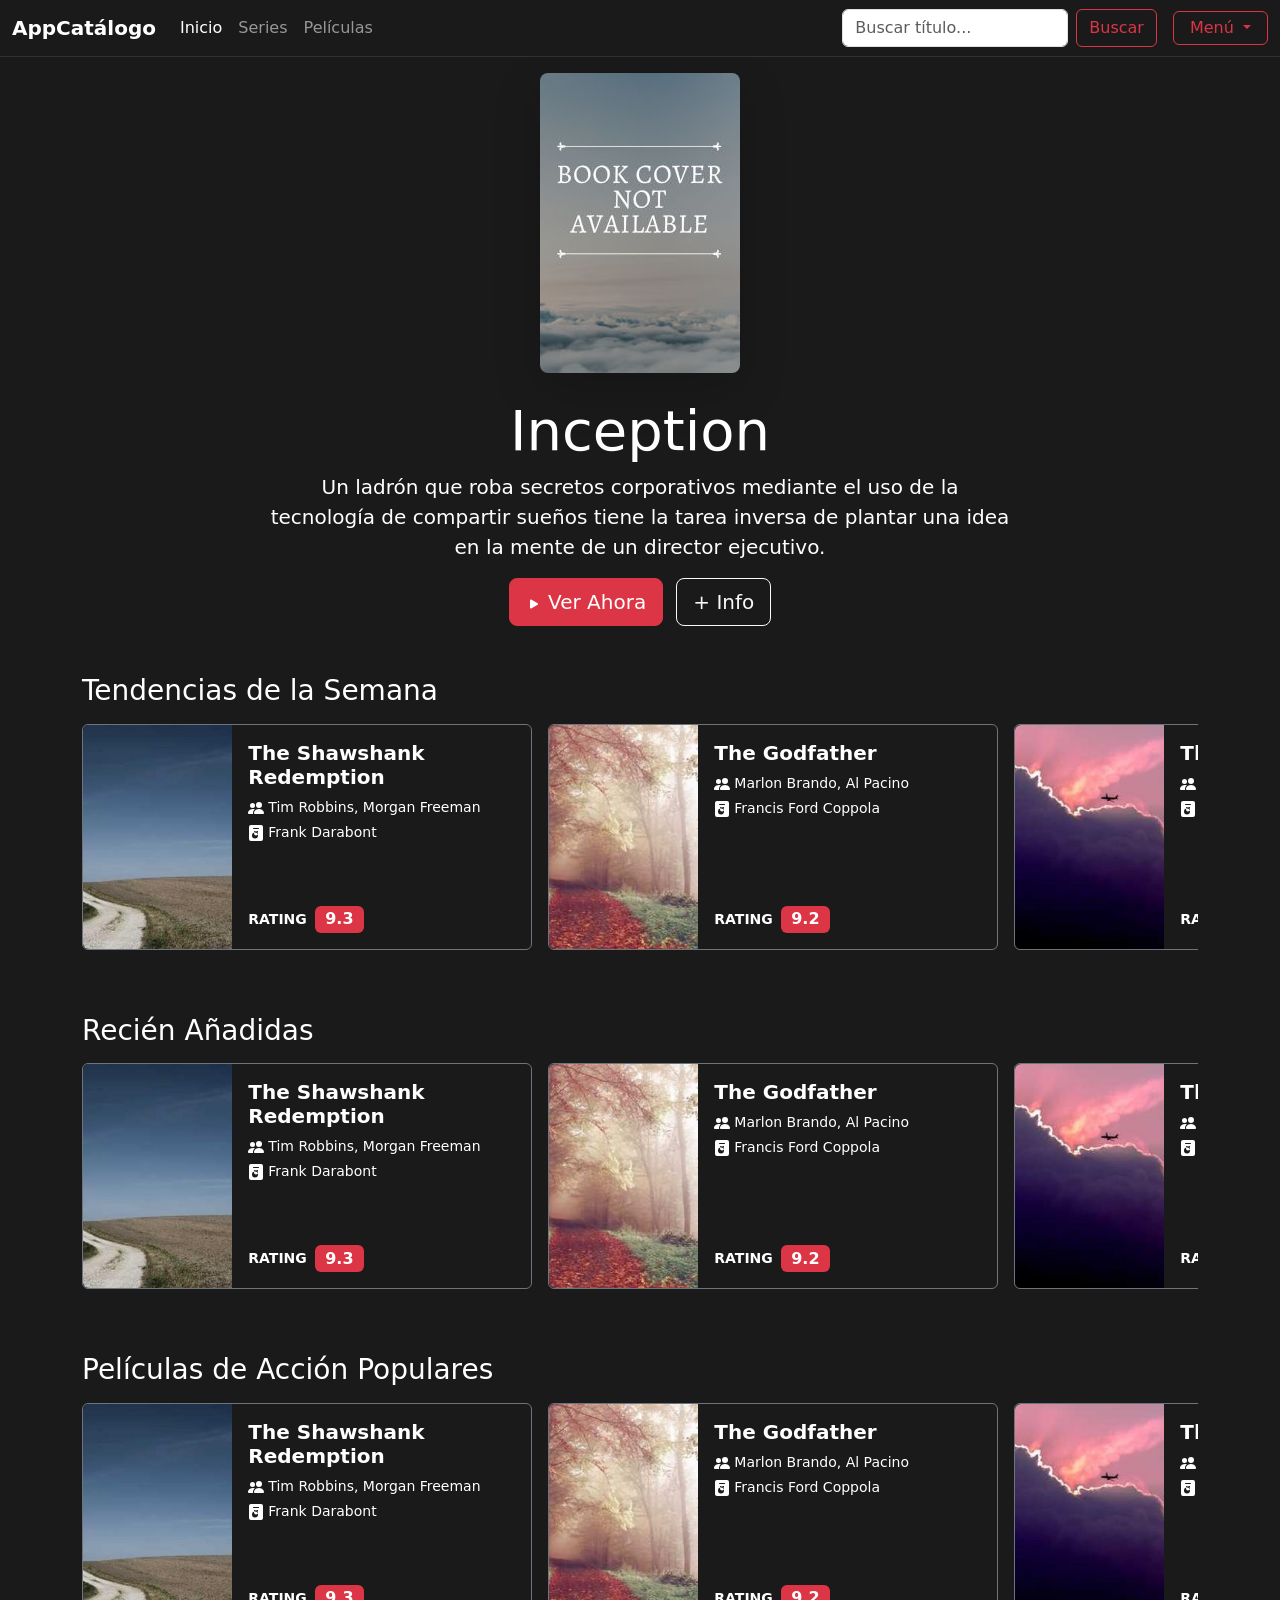
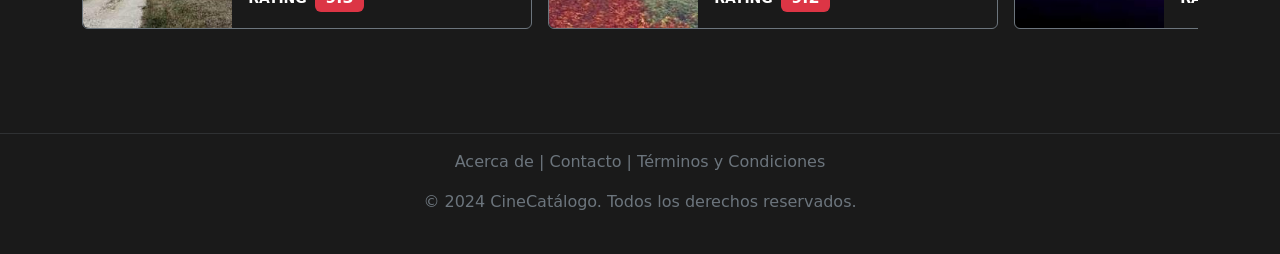
==== commit 48f11216: "Finish review view" ====
--- a/home.html
+++ b/home.html
@@ -7,14 +7,15 @@
     <!-- CSS de Bootstrap 5 -->
     <link href="https://cdn.jsdelivr.net/npm/bootstrap@5.3.2/dist/css/bootstrap.min.css" rel="stylesheet">
 </head>
-<body class="bg-dark text-white">
+
+<body class="text-white" style="background-color: #1a1a1a;">
 
     <!-- =============================================== -->
     <!-- 1. BARRA DE NAVEGACIÓN SUPERIOR (HEADER)        -->
     <!-- =============================================== -->
     <!-- Contenido mayormente estático. El nombre de usuario se obtendría si hay una sesión activa. -->
-    <nav class="navbar navbar-expand-lg navbar-dark bg-black">
-        <div class="container-fluid">
+        <nav class="navbar navbar-expand-lg navbar-dark" style="background-color: #1a1a1a;">
+            <div class="container-fluid">
             <a class="navbar-brand fw-bold" href="#">AppCatálogo</a>
             <button class="navbar-toggler" type="button" data-bs-toggle="collapse" data-bs-target="#navbarNav">
                 <span class="navbar-toggler-icon"></span>
@@ -44,8 +45,8 @@
                             <!-- Sección de Información del Usuario -->
                             <div class="px-2 py-2">
                                 <div class="d-flex align-items-left">
-                                    <img src="cover/user.png" class="rounded-circle me-2" alt="Foto de perfil" style="width: 80px; height: 50px;">
-                                    <div>
+                                    <img src="https://ui-avatars.com/api/?name=CineFan88&background=dc3545&color=fff&size=150"  class="rounded-circle me-2" alt="Foto de perfil" style="width: 50px; height: 50px;">
+                                <div>
                                         <div class="fw-bold text-white">CineFan88</div>
                                         <div class="small text-white">cinefan@email.com</div>
                                     </div>
@@ -56,7 +57,7 @@
 
                             <!-- Botón de Ver Perfil -->
                             <div class="px-2 py-1">
-                                <a href="#" class="btn btn-danger w-100">Ver Perfil</a>
+                                <a href="usuario.html" class="btn btn-danger w-100">Ver Perfil</a>
                             </div>
                             
                             <!-- Botón de Cerrar Sesión -->
@@ -70,12 +71,13 @@
         </div>
     </nav>
 
+<hr class="border-secondary mt-0">
+
     <!-- =============================================== -->
     <!-- 2. SECCIÓN PRINCIPAL (HERO SECTION)             -->
     <!-- =============================================== -->
     <!-- Esta sección se alimenta con una única consulta a `db.media.findOne({ is_featured: true })` -->
-    <header class="container text-center py-4 mb-5">
-        
+    <header class="container text-center mt-2 mb-5">        
         <!-- Contenedor para la imagen para controlar su ancho y centrado en pantallas grandes -->
         <div class="col-lg-10 mx-auto">
             <!-- Añadimos 'rounded-3' para los bordes redondeados y 'shadow-lg' para darle profundidad -->
@@ -91,7 +93,7 @@
                     <svg xmlns="http://www.w3.org/2000/svg" width="16" height="16" fill="currentColor" class="bi bi-play-fill" viewBox="0 0 16 16"><path d="m11.596 8.697-6.363 3.692c-.54.313-1.233-.066-1.233-.697V4.308c0-.63.692-1.01 1.233-.696l6.363 3.692a.802.802 0 0 1 0 1.393z"/></svg>
                     Ver Ahora
                 </a>
-                <a href="#" class="btn btn-outline-light btn-lg ms-2">+ Info</a>
+                <a href="resenia.html" class="btn btn-outline-light btn-lg ms-2">+ Info</a>
             </div>
         </div>
     </header>
@@ -110,7 +112,7 @@
                 <div class="d-flex flex-nowrap overflow-auto pb-3">
 
                     <!-- Card 1 -->
-                    <div class="card border-secondary me-3 bg-dark text-white" style="min-width: 450px; max-width: 450px;">
+                    <div class="card border-secondary me-3 text-white" style="min-width: 450px; max-width: 450px; background-color: #1a1a1a;">
                         <div class="row g-0">
                             <div class="col-md-4">
                                 <a href="#"><img src="cover/image0.jpg" class="img-fluid rounded-start h-100" alt="Póster de The Shawshank Redemption"></a>
@@ -130,7 +132,7 @@
                     </div>
 
                     <!-- Card 2 -->
-                    <div class="card border-secondary me-3 bg-dark text-white" style="min-width: 450px; max-width: 450px;">
+                    <div class="card border-secondary me-3 text-white" style="min-width: 450px; max-width: 450px; background-color: #1a1a1a;">
                         <div class="row g-0">
                             <div class="col-md-4">
                                 <a href="#"><img src="cover/image1.jpg" class="img-fluid rounded-start h-100" alt="Póster de The Godfather"></a>
@@ -150,7 +152,7 @@
                     </div>
                     
                     <!-- Card 3 -->
-                    <div class="card border-secondary me-3 bg-dark text-white" style="min-width: 450px; max-width: 450px;">
+                    <div class="card border-secondary me-3 text-white" style="min-width: 450px; max-width: 450px; background-color: #1a1a1a;">
                         <div class="row g-0">
                             <div class="col-md-4">
                                 <a href="#"><img src="cover/image2.jpg" class="img-fluid rounded-start h-100" alt="Póster de The Dark Knight"></a>
@@ -170,7 +172,7 @@
                     </div>
 
                     <!-- Card 4 -->
-                    <div class="card border-secondary me-3 bg-dark text-white" style="min-width: 450px; max-width: 450px;">
+                    <div class="card border-secondary me-3 text-white" style="min-width: 450px; max-width: 450px; background-color: #1a1a1a;">
                         <div class="row g-0">
                             <div class="col-md-4">
                                 <a href="#"><img src="cover/image3.jpg" class="img-fluid rounded-start h-100" alt="Póster de Pulp Fiction"></a>
@@ -190,7 +192,7 @@
                     </div>
                     
                     <!-- Card 5 -->
-                    <div class="card border-secondary me-3 bg-dark text-white" style="min-width: 450px; max-width: 450px;">
+                    <div class="card border-secondary me-3 text-white" style="min-width: 450px; max-width: 450px; background-color: #1a1a1a;">
                         <div class="row g-0">
                             <div class="col-md-4">
                                 <a href="#"><img src="cover/image4.jpg" class="img-fluid rounded-start h-100" alt="Póster de Forrest Gump"></a>
@@ -210,7 +212,7 @@
                     </div>
 
                     <!-- Card 6 -->
-                    <div class="card border-secondary me-3 bg-dark text-white" style="min-width: 450px; max-width: 450px;">
+                    <div class="card border-secondary me-3 text-white" style="min-width: 450px; max-width: 450px; background-color: #1a1a1a;">
                         <div class="row g-0">
                             <div class="col-md-4">
                                 <a href="#"><img src="cover/image5.jpg" class="img-fluid rounded-start h-100" alt="Póster de Breaking Bad"></a>
@@ -230,7 +232,7 @@
                     </div>
 
                     <!-- Card 7 -->
-                    <div class="card border-secondary me-3 bg-dark text-white" style="min-width: 450px; max-width: 450px;">
+                    <div class="card border-secondary me-3 text-white" style="min-width: 450px; max-width: 450px; background-color: #1a1a1a;">
                         <div class="row g-0">
                             <div class="col-md-4">
                                 <a href="#"><img src="cover/image6.jpg" class="img-fluid rounded-start h-100" alt="Póster de Game of Thrones"></a>
@@ -250,7 +252,7 @@
                     </div>
 
                     <!-- Card 8 -->
-                    <div class="card border-secondary me-3 bg-dark text-white" style="min-width: 450px; max-width: 450px;">
+                    <div class="card border-secondary me-3 text-white" style="min-width: 450px; max-width: 450px; background-color: #1a1a1a;">
                         <div class="row g-0">
                             <div class="col-md-4">
                                 <a href="#"><img src="cover/image7.jpg" class="img-fluid rounded-start h-100" alt="Póster de Parasite"></a>
@@ -270,7 +272,7 @@
                     </div>
                     
                     <!-- Card 9 -->
-                    <div class="card border-secondary me-3 bg-dark text-white" style="min-width: 450px; max-width: 450px;">
+                    <div class="card border-secondary me-3 text-white" style="min-width: 450px; max-width: 450px; background-color: #1a1a1a;">
                         <div class="row g-0">
                             <div class="col-md-4">
                                 <a href="#"><img src="cover/image8.jpg" class="img-fluid rounded-start h-100" alt="Póster de Interstellar"></a>
@@ -302,7 +304,7 @@
                 <div class="d-flex flex-nowrap overflow-auto pb-3">
 
                     <!-- Card 1 -->
-                    <div class="card border-secondary me-3 bg-dark text-white" style="min-width: 450px; max-width: 450px;">
+                    <div class="card border-secondary me-3 text-white" style="min-width: 450px; max-width: 450px; background-color: #1a1a1a;">
                         <div class="row g-0">
                             <div class="col-md-4">
                                 <a href="#"><img src="cover/image0.jpg" class="img-fluid rounded-start h-100" alt="Póster de The Shawshank Redemption"></a>
@@ -322,7 +324,7 @@
                     </div>
 
                     <!-- Card 2 -->
-                    <div class="card border-secondary me-3 bg-dark text-white" style="min-width: 450px; max-width: 450px;">
+                    <div class="card border-secondary me-3 text-white" style="min-width: 450px; max-width: 450px; background-color: #1a1a1a;">
                         <div class="row g-0">
                             <div class="col-md-4">
                                 <a href="#"><img src="cover/image1.jpg" class="img-fluid rounded-start h-100" alt="Póster de The Godfather"></a>
@@ -342,7 +344,7 @@
                     </div>
                     
                     <!-- Card 3 -->
-                    <div class="card border-secondary me-3 bg-dark text-white" style="min-width: 450px; max-width: 450px;">
+                    <div class="card border-secondary me-3 text-white" style="min-width: 450px; max-width: 450px; background-color: #1a1a1a;">
                         <div class="row g-0">
                             <div class="col-md-4">
                                 <a href="#"><img src="cover/image2.jpg" class="img-fluid rounded-start h-100" alt="Póster de The Dark Knight"></a>
@@ -362,7 +364,7 @@
                     </div>
 
                     <!-- Card 4 -->
-                    <div class="card border-secondary me-3 bg-dark text-white" style="min-width: 450px; max-width: 450px;">
+                    <div class="card border-secondary me-3 text-white" style="min-width: 450px; max-width: 450px; background-color: #1a1a1a;">
                         <div class="row g-0">
                             <div class="col-md-4">
                                 <a href="#"><img src="cover/image3.jpg" class="img-fluid rounded-start h-100" alt="Póster de Pulp Fiction"></a>
@@ -382,7 +384,7 @@
                     </div>
                     
                     <!-- Card 5 -->
-                    <div class="card border-secondary me-3 bg-dark text-white" style="min-width: 450px; max-width: 450px;">
+                    <div class="card border-secondary me-3 text-white" style="min-width: 450px; max-width: 450px; background-color: #1a1a1a;">
                         <div class="row g-0">
                             <div class="col-md-4">
                                 <a href="#"><img src="cover/image4.jpg" class="img-fluid rounded-start h-100" alt="Póster de Forrest Gump"></a>
@@ -402,7 +404,7 @@
                     </div>
 
                     <!-- Card 6 -->
-                    <div class="card border-secondary me-3 bg-dark text-white" style="min-width: 450px; max-width: 450px;">
+                    <div class="card border-secondary me-3 text-white" style="min-width: 450px; max-width: 450px; background-color: #1a1a1a;">
                         <div class="row g-0">
                             <div class="col-md-4">
                                 <a href="#"><img src="cover/image5.jpg" class="img-fluid rounded-start h-100" alt="Póster de Breaking Bad"></a>
@@ -422,7 +424,7 @@
                     </div>
 
                     <!-- Card 7 -->
-                    <div class="card border-secondary me-3 bg-dark text-white" style="min-width: 450px; max-width: 450px;">
+                    <div class="card border-secondary me-3 text-white" style="min-width: 450px; max-width: 450px; background-color: #1a1a1a;">
                         <div class="row g-0">
                             <div class="col-md-4">
                                 <a href="#"><img src="cover/image6.jpg" class="img-fluid rounded-start h-100" alt="Póster de Game of Thrones"></a>
@@ -442,7 +444,7 @@
                     </div>
 
                     <!-- Card 8 -->
-                    <div class="card border-secondary me-3 bg-dark text-white" style="min-width: 450px; max-width: 450px;">
+                    <div class="card border-secondary me-3 text-white" style="min-width: 450px; max-width: 450px; background-color: #1a1a1a;">
                         <div class="row g-0">
                             <div class="col-md-4">
                                 <a href="#"><img src="cover/image7.jpg" class="img-fluid rounded-start h-100" alt="Póster de Parasite"></a>
@@ -462,7 +464,7 @@
                     </div>
                     
                     <!-- Card 9 -->
-                    <div class="card border-secondary me-3 bg-dark text-white" style="min-width: 450px; max-width: 450px;">
+                    <div class="card border-secondary me-3 text-white" style="min-width: 450px; max-width: 450px; background-color: #1a1a1a;">
                         <div class="row g-0">
                             <div class="col-md-4">
                                 <a href="#"><img src="cover/image8.jpg" class="img-fluid rounded-start h-100" alt="Póster de Interstellar"></a>
@@ -492,7 +494,7 @@
                 <div class="d-flex flex-nowrap overflow-auto pb-3">
 
                     <!-- Card 1 -->
-                    <div class="card border-secondary me-3 bg-dark text-white" style="min-width: 450px; max-width: 450px;">
+                    <div class="card border-secondary me-3 text-white" style="min-width: 450px; max-width: 450px; background-color: #1a1a1a;">
                         <div class="row g-0">
                             <div class="col-md-4">
                                 <a href="#"><img src="cover/image0.jpg" class="img-fluid rounded-start h-100" alt="Póster de The Shawshank Redemption"></a>
@@ -512,7 +514,7 @@
                     </div>
 
                     <!-- Card 2 -->
-                    <div class="card border-secondary me-3 bg-dark text-white" style="min-width: 450px; max-width: 450px;">
+                    <div class="card border-secondary me-3 text-white" style="min-width: 450px; max-width: 450px; background-color: #1a1a1a;">
                         <div class="row g-0">
                             <div class="col-md-4">
                                 <a href="#"><img src="cover/image1.jpg" class="img-fluid rounded-start h-100" alt="Póster de The Godfather"></a>
@@ -532,7 +534,7 @@
                     </div>
                     
                     <!-- Card 3 -->
-                    <div class="card border-secondary me-3 bg-dark text-white" style="min-width: 450px; max-width: 450px;">
+                    <div class="card border-secondary me-3 text-white" style="min-width: 450px; max-width: 450px; background-color: #1a1a1a;">
                         <div class="row g-0">
                             <div class="col-md-4">
                                 <a href="#"><img src="cover/image2.jpg" class="img-fluid rounded-start h-100" alt="Póster de The Dark Knight"></a>
@@ -552,7 +554,7 @@
                     </div>
 
                     <!-- Card 4 -->
-                    <div class="card border-secondary me-3 bg-dark text-white" style="min-width: 450px; max-width: 450px;">
+                    <div class="card border-secondary me-3 text-white" style="min-width: 450px; max-width: 450px; background-color: #1a1a1a;">
                         <div class="row g-0">
                             <div class="col-md-4">
                                 <a href="#"><img src="cover/image3.jpg" class="img-fluid rounded-start h-100" alt="Póster de Pulp Fiction"></a>
@@ -572,7 +574,7 @@
                     </div>
                     
                     <!-- Card 5 -->
-                    <div class="card border-secondary me-3 bg-dark text-white" style="min-width: 450px; max-width: 450px;">
+                    <div class="card border-secondary me-3 text-white" style="min-width: 450px; max-width: 450px; background-color: #1a1a1a;">
                         <div class="row g-0">
                             <div class="col-md-4">
                                 <a href="#"><img src="cover/image4.jpg" class="img-fluid rounded-start h-100" alt="Póster de Forrest Gump"></a>
@@ -592,7 +594,7 @@
                     </div>
 
                     <!-- Card 6 -->
-                    <div class="card border-secondary me-3 bg-dark text-white" style="min-width: 450px; max-width: 450px;">
+                    <div class="card border-secondary me-3 text-white" style="min-width: 450px; max-width: 450px; background-color: #1a1a1a;">
                         <div class="row g-0">
                             <div class="col-md-4">
                                 <a href="#"><img src="cover/image5.jpg" class="img-fluid rounded-start h-100" alt="Póster de Breaking Bad"></a>
@@ -612,7 +614,7 @@
                     </div>
 
                     <!-- Card 7 -->
-                    <div class="card border-secondary me-3 bg-dark text-white" style="min-width: 450px; max-width: 450px;">
+                    <div class="card border-secondary me-3 text-white" style="min-width: 450px; max-width: 450px; background-color: #1a1a1a;">
                         <div class="row g-0">
                             <div class="col-md-4">
                                 <a href="#"><img src="cover/image6.jpg" class="img-fluid rounded-start h-100" alt="Póster de Game of Thrones"></a>
@@ -632,7 +634,7 @@
                     </div>
 
                     <!-- Card 8 -->
-                    <div class="card border-secondary me-3 bg-dark text-white" style="min-width: 450px; max-width: 450px;">
+                    <div class="card border-secondary me-3 text-white" style="min-width: 450px; max-width: 450px; background-color: #1a1a1a;">
                         <div class="row g-0">
                             <div class="col-md-4">
                                 <a href="#"><img src="cover/image7.jpg" class="img-fluid rounded-start h-100" alt="Póster de Parasite"></a>
@@ -652,7 +654,7 @@
                     </div>
                     
                     <!-- Card 9 -->
-                    <div class="card border-secondary me-3 bg-dark text-white" style="min-width: 450px; max-width: 450px;">
+                    <div class="card border-secondary me-3 text-white" style="min-width: 450px; max-width: 450px; background-color: #1a1a1a;">
                         <div class="row g-0">
                             <div class="col-md-4">
                                 <a href="#"><img src="cover/image8.jpg" class="img-fluid rounded-start h-100" alt="Póster de Interstellar"></a>
@@ -675,20 +677,17 @@
         </section>
 
     </main>
-
     <!-- =============================================== -->
     <!-- 4. PIE DE PÁGINA (FOOTER)                       -->
     <!-- =============================================== -->
-    <footer class="bg-black py-4 mt-5">
+    <footer class="py-4 mt-5" style="background-color: #1a1a1a;">
+        <hr class="border-secondary ">
         <div class="container text-center text-secondary">
-            <p>
-                <a href="#" class="text-secondary text-decoration-none">Acerca de</a> |
-                <a href="#" class="text-secondary text-decoration-none">Contacto</a> |
-                <a href="#" class="text-secondary text-decoration-none">Términos y Condiciones</a>
-            </p>
+            <p><a href="#" class="text-secondary text-decoration-none">Acerca de</a> | <a href="#" class="text-secondary text-decoration-none">Contacto</a> | <a href="#" class="text-secondary text-decoration-none">Términos y Condiciones</a></p>
             <p>&copy; 2024 CineCatálogo. Todos los derechos reservados.</p>
         </div>
     </footer>
+
 
     <!-- JavaScript de Bootstrap 5 -->
     <script src="https://cdn.jsdelivr.net/npm/bootstrap@5.3.2/dist/js/bootstrap.bundle.min.js"></script>
